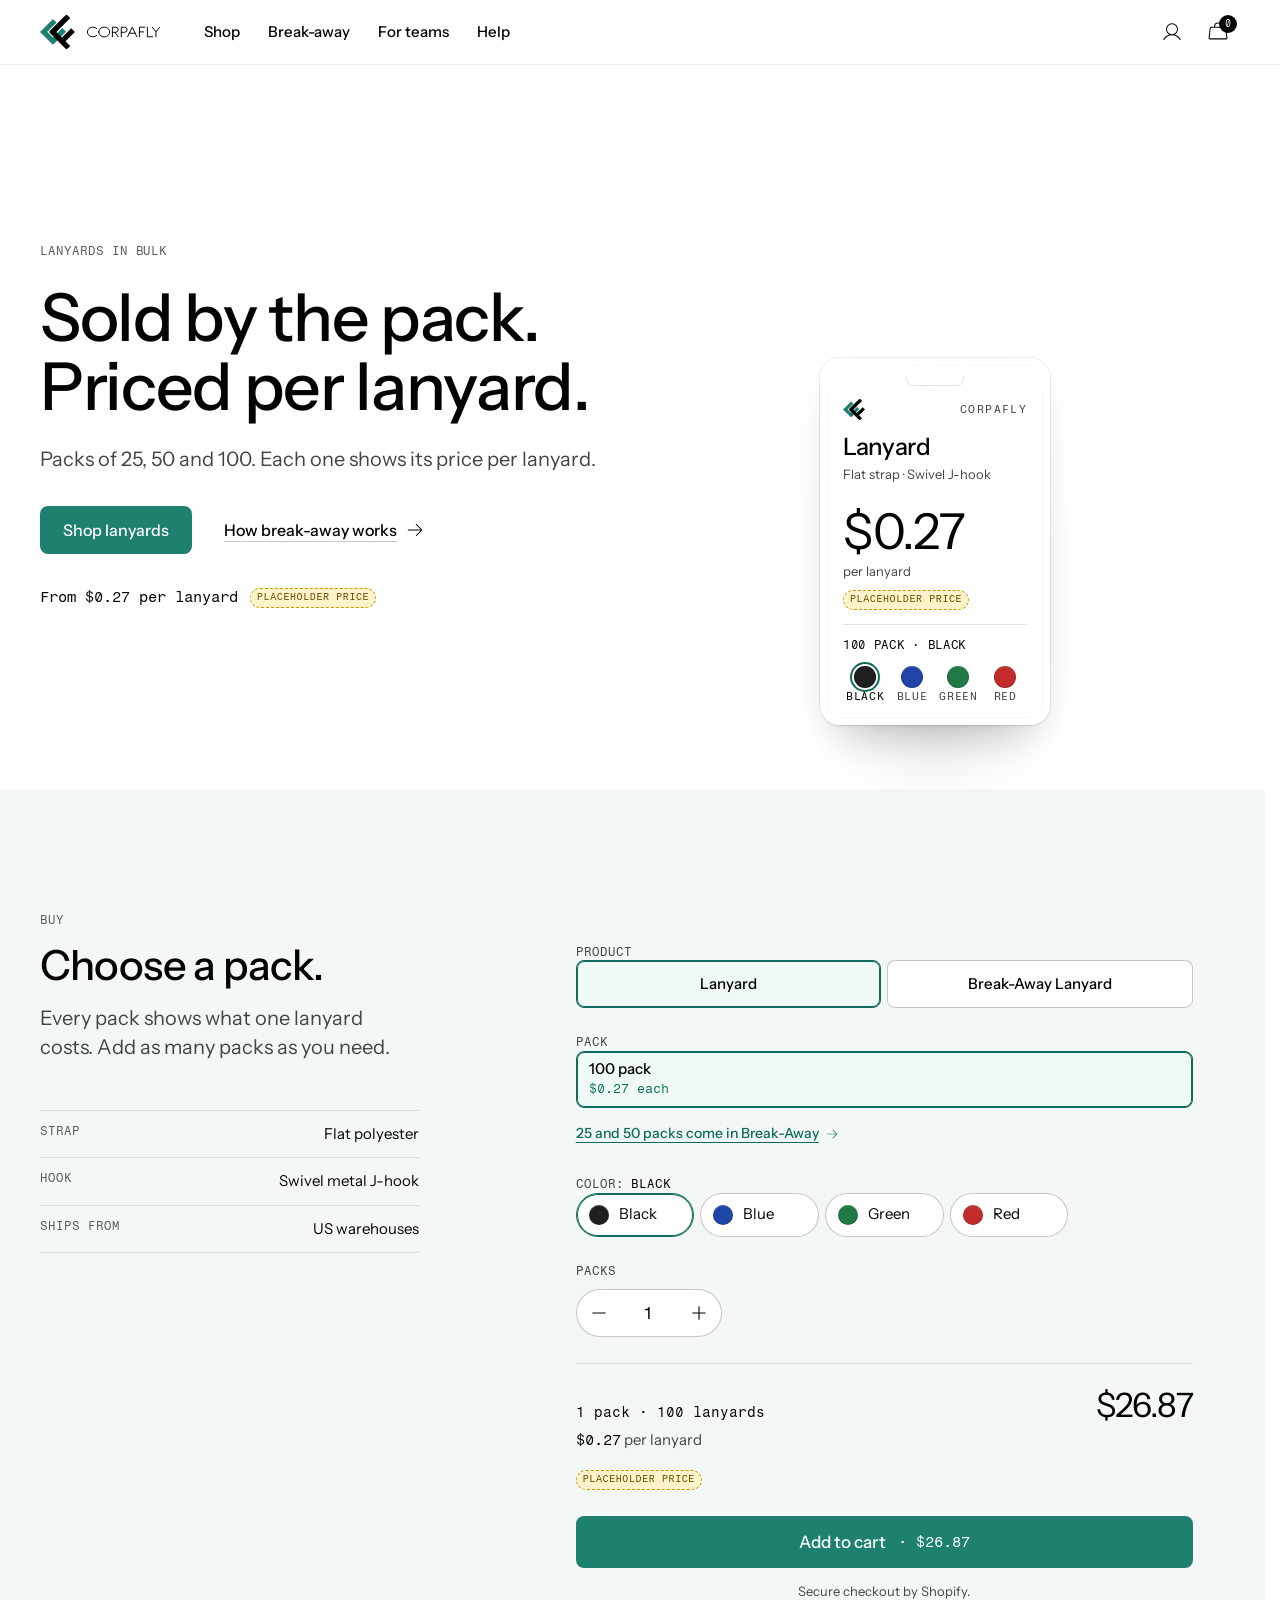
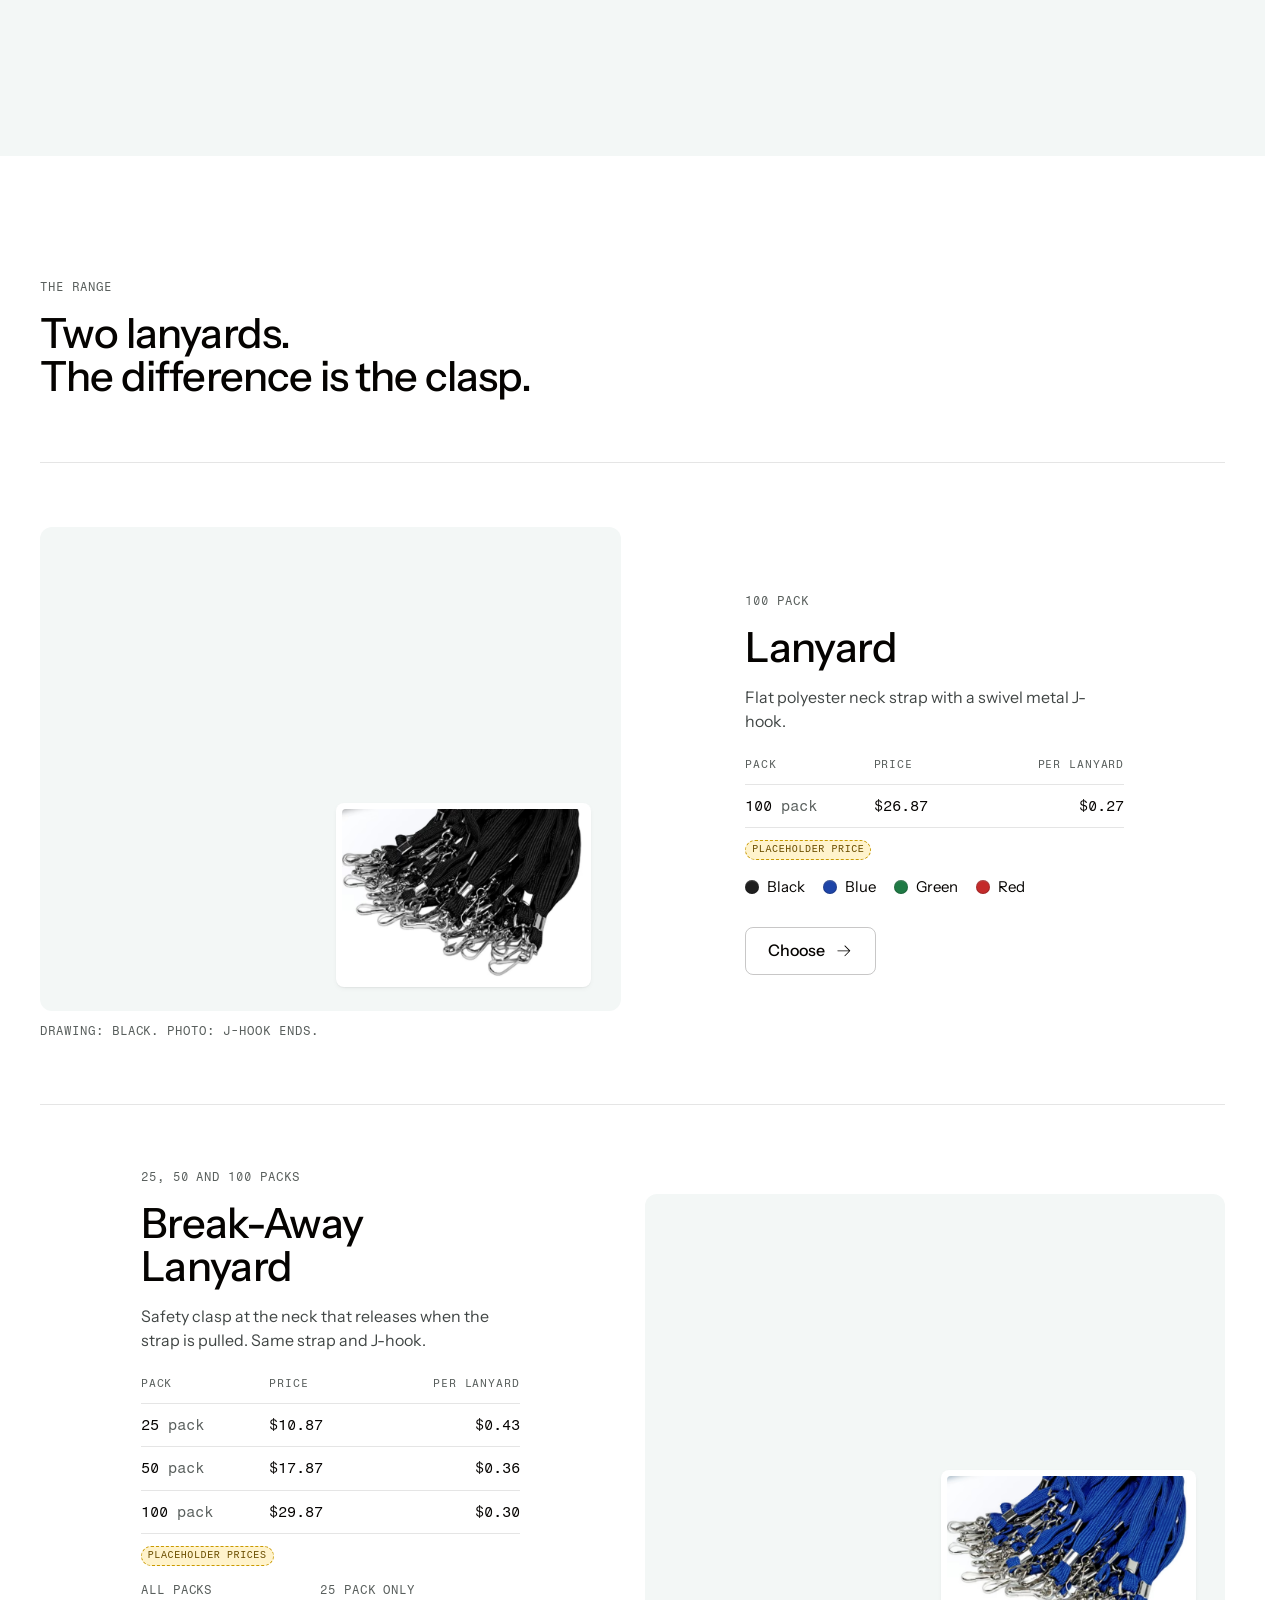
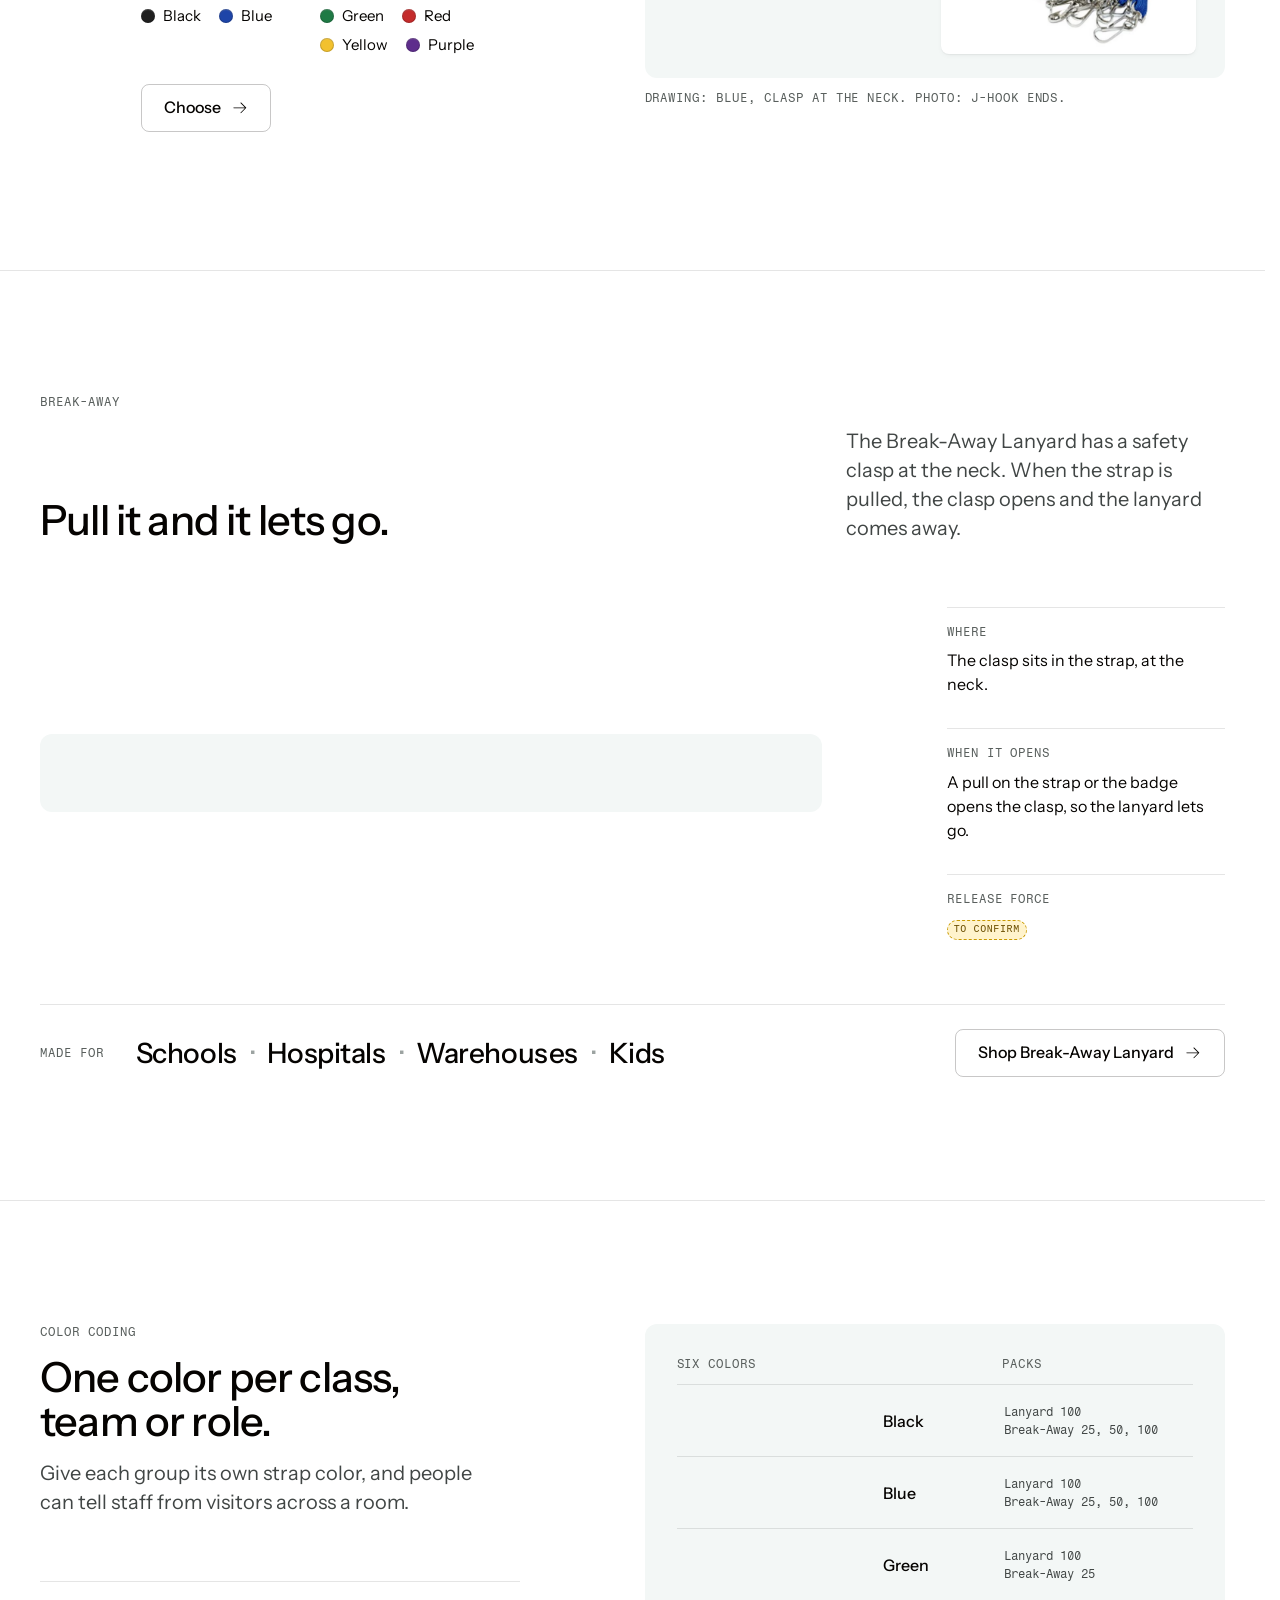
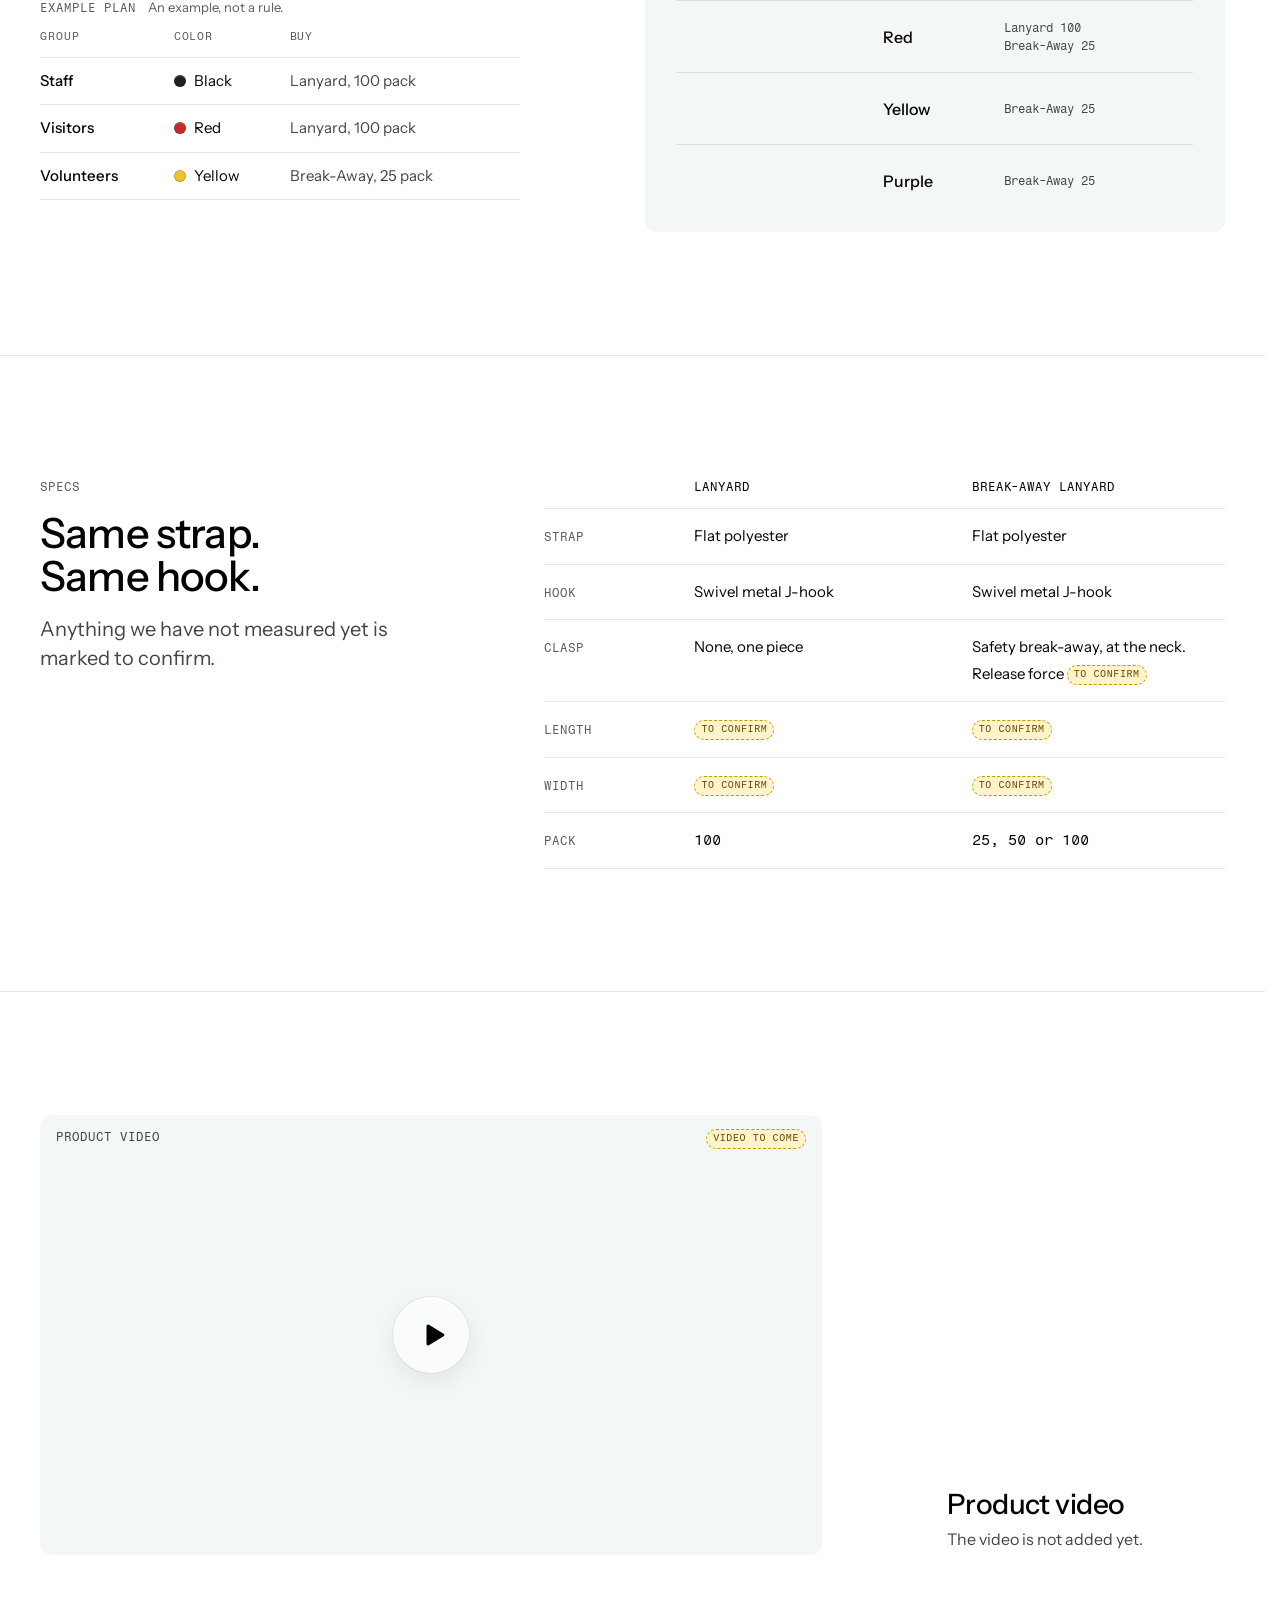
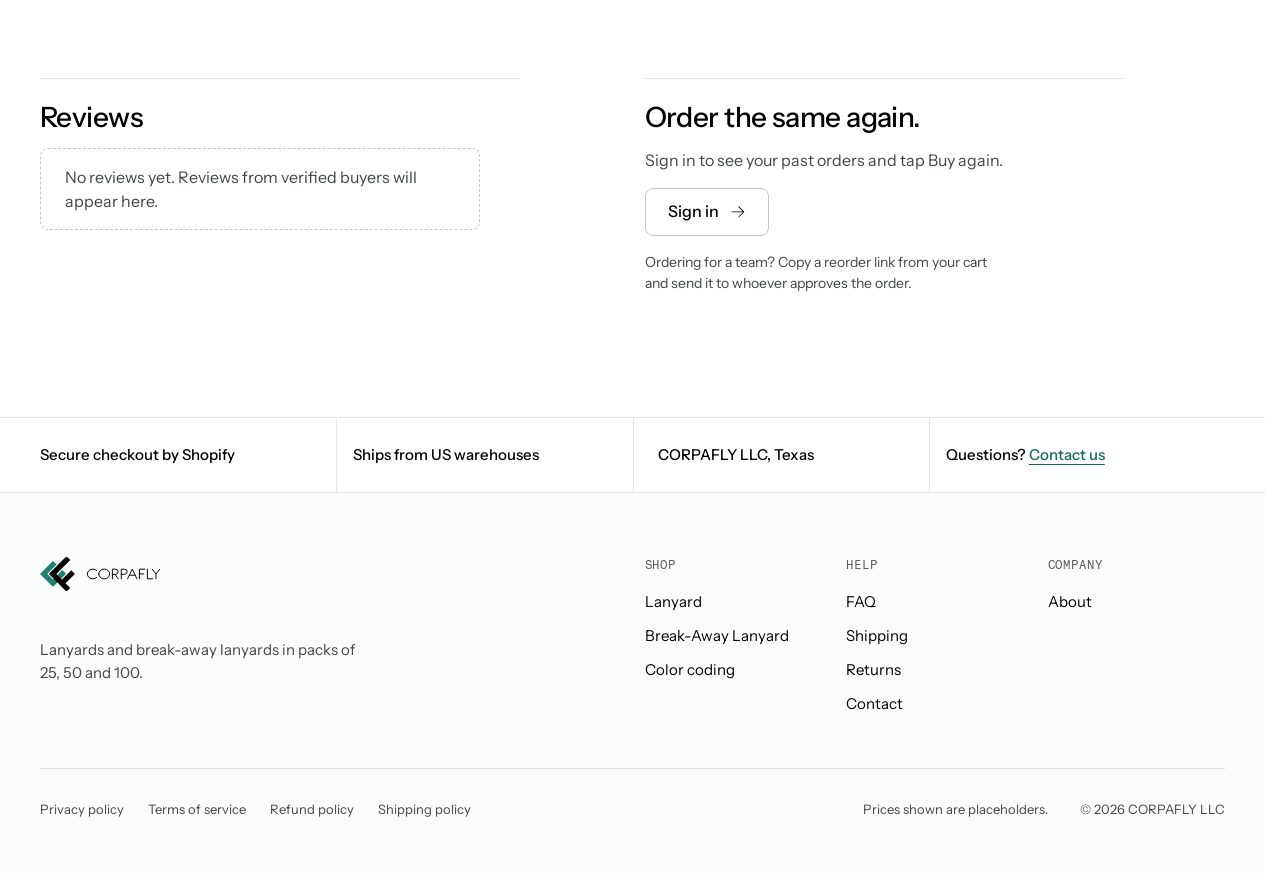
==== prototypes/direction-a/index.html @ dfa32f90 "WIP: homepage directions A, B, C in progress (snapshot) Direction A built (Clear Sleeve), now taking" ====
<!doctype html>
<html lang="en">
<head>
<meta charset="utf-8">
<meta name="viewport" content="width=device-width, initial-scale=1">
<title>Corpafly · Lanyards in bulk, priced per lanyard</title>
<meta name="description" content="Lanyards and break-away lanyards in packs of 25, 50 and 100, with the price per lanyard on every pack.">
<meta name="theme-color" content="#FFFFFF">
<link rel="icon" href="../../brand/logo/favicon.svg" type="image/svg+xml">
<link rel="icon" href="../../brand/logo/favicon-32.png" sizes="32x32" type="image/png">
<link rel="apple-touch-icon" href="../../brand/logo/apple-touch-icon.png">
<link rel="preload" href="../shared/fonts/instrument-sans.woff2" as="font" type="font/woff2" crossorigin>
<link rel="modulepreload" href="main.js">
<link rel="modulepreload" href="../shared/lanyard.js">
<link rel="modulepreload" href="../shared/products.js">
<link rel="stylesheet" href="../shared/fonts/fonts.css">
<link rel="stylesheet" href="../shared/tokens.css">
<link rel="stylesheet" href="../shared/lanyard.css">
<link rel="stylesheet" href="styles.css">
<script>
  /* Runs before first paint. The hero holds its first frame until main.js has drawn the lanyard,
     then drops. If main.js never arrives, the timer releases it so nothing stays half-placed. */
  document.documentElement.classList.add('js');
  setTimeout(function () { document.documentElement.classList.add('hero-go'); }, 1500);
</script>
<script type="module" src="main.js"></script>
</head>
<body>
<a class="skip-link" href="#main">Skip to content</a>

<header class="site-header" data-header>
  <div class="site-header__bar wrap">
    <a class="brand" href="#top">
      <img src="../../brand/logo/corpafly-lockup-small.svg" width="106" height="30" alt="Corpafly home">
    </a>
    <nav class="site-nav" aria-label="Main">
      <ul>
        <li><a href="#buy">Shop</a></li>
        <li><a href="#break-away">Break-away</a></li>
        <li><a href="#color-coding">For teams</a></li>
        <li><a href="#help">Help</a></li>
      </ul>
    </nav>
    <div class="site-header__actions">
      <a class="icon-btn icon-btn--account" href="#reorder" aria-label="Account">
        <svg class="icon" aria-hidden="true"><use href="../shared/icons.svg#i-user"/></svg>
      </a>
      <button class="icon-btn cart-btn" type="button" aria-label="Cart, 0 items" data-open-cart>
        <svg class="icon" aria-hidden="true"><use href="../shared/icons.svg#i-bag"/></svg>
        <span class="cart-btn__count mono" data-cart-count aria-hidden="true">0</span>
      </button>
      <button class="icon-btn menu-btn" type="button" aria-label="Menu" aria-expanded="false" aria-controls="mobile-menu" data-menu-btn>
        <svg class="icon" aria-hidden="true"><use href="../shared/icons.svg#i-menu"/></svg>
      </button>
    </div>
  </div>
  <nav class="mobile-menu" id="mobile-menu" aria-label="Main" hidden data-menu>
    <ul class="wrap">
      <li><a href="#buy">Shop</a></li>
      <li><a href="#break-away">Break-away</a></li>
      <li><a href="#color-coding">For teams</a></li>
      <li><a href="#help">Help</a></li>
      <li><a href="#reorder">Account</a></li>
    </ul>
  </nav>
</header>

<main id="main">

  <!-- HERO: the product moment. The badge is the product card and the glass. -->
  <section class="hero" id="top" aria-labelledby="hero-title" data-hero>
    <div class="hero__grid wrap">
      <div class="hero__copy">
        <p class="label">Lanyards in bulk</p>
        <h1 id="hero-title">Sold by the pack.<br>Priced per lanyard.</h1>
        <p class="hero__sub">Packs of 25, 50 and 100. Each one shows its price per lanyard.</p>
        <div class="hero__actions">
          <a class="btn btn--primary" href="#buy">Shop lanyards</a>
          <a class="text-link" href="#break-away">How break-away works<svg class="icon" aria-hidden="true"><use href="../shared/icons.svg#i-arrow-right"/></svg></a>
        </div>
        <p class="hero__from"><span class="mono">From $0.27 per lanyard</span> <span class="ph-tag">Placeholder price</span></p>
      </div>

      <div class="hero__visual">
        <!-- The badge's four colours, laid under it as one sample set: real woven colour for the glass to blur. Drawn by main.js. -->
        <div class="hero__strands" aria-hidden="true" data-hero-strands></div>
        <div class="hang" style="--strap: var(--strap-black)" data-hang>
          <div class="hang__lanyard" aria-hidden="true" data-hero-lanyard></div>
          <div class="badge-hanger">
            <div class="badge-tilt" data-badge-tilt>
              <div class="badge-shadow" aria-hidden="true"></div>
              <section class="badge glass glass--text" aria-label="Lanyard, 100 pack">
                <span class="badge__slot" aria-hidden="true"></span>
                <span class="badge__shine" aria-hidden="true"></span>
                <div class="badge__head">
                  <img class="badge__mark" src="../../brand/logo/corpafly-mark.svg" width="22" height="21" alt="">
                  <span class="badge__issuer mono">Corpafly</span>
                </div>
                <p class="badge__name">Lanyard</p>
                <p class="badge__spec">Flat strap · Swivel J-hook</p>
                <p class="badge__price"><span class="badge__amount">$0.27</span><span class="badge__per">per lanyard</span></p>
                <span class="ph-tag">Placeholder price</span>
                <p class="badge__meta mono" data-badge-meta>100 pack · Black</p>
                <fieldset class="badge__colors">
                  <legend class="visually-hidden">Strap color</legend>
                  <label class="badge-swatch" style="--strap: var(--strap-black)">
                    <input type="radio" name="badge-color" value="black" checked>
                    <span class="swatch-dot" aria-hidden="true"></span><span class="badge-swatch__name">Black</span>
                  </label>
                  <label class="badge-swatch" style="--strap: var(--strap-blue)">
                    <input type="radio" name="badge-color" value="blue">
                    <span class="swatch-dot" aria-hidden="true"></span><span class="badge-swatch__name">Blue</span>
                  </label>
                  <label class="badge-swatch" style="--strap: var(--strap-green)">
                    <input type="radio" name="badge-color" value="green">
                    <span class="swatch-dot" aria-hidden="true"></span><span class="badge-swatch__name">Green</span>
                  </label>
                  <label class="badge-swatch" style="--strap: var(--strap-red)">
                    <input type="radio" name="badge-color" value="red">
                    <span class="swatch-dot" aria-hidden="true"></span><span class="badge-swatch__name">Red</span>
                  </label>
                </fieldset>
              </section>
            </div>
          </div>
        </div>
      </div>
    </div>
  </section>

  <!-- BUY: the fast path. A solid white sheet: forms never sit on glass. -->
  <section class="buy" id="buy" aria-labelledby="buy-title">
    <div class="buy__grid wrap">
      <div class="buy__intro">
        <p class="label">Buy</p>
        <h2 id="buy-title">Choose a pack.</h2>
        <p class="lead">Every pack shows what one lanyard costs. Add as many packs as you need.</p>
      </div>

      <div class="buy__stage">
        <form class="buy-panel" action="#" aria-labelledby="buy-title" data-buy>
          <fieldset class="field">
            <legend class="field__label label">Product</legend>
            <div class="segmented segmented--product">
              <label class="seg"><input type="radio" name="product" value="lanyard" checked><span class="seg__main">Lanyard</span></label>
              <label class="seg"><input type="radio" name="product" value="break-away-lanyard"><span class="seg__main">Break-Away Lanyard</span></label>
            </div>
          </fieldset>

          <fieldset class="field">
            <legend class="field__label label">Pack</legend>
            <div class="segmented segmented--pack">
              <label class="seg" data-pack="25" hidden><input type="radio" name="pack" value="25"><span class="seg__main">25 pack</span><span class="seg__sub mono" data-pack-each>$0.43 each</span></label>
              <label class="seg" data-pack="50" hidden><input type="radio" name="pack" value="50"><span class="seg__main">50 pack</span><span class="seg__sub mono" data-pack-each>$0.36 each</span></label>
              <label class="seg" data-pack="100"><input type="radio" name="pack" value="100" checked><span class="seg__main">100 pack</span><span class="seg__sub mono" data-pack-each>$0.27 each</span></label>
            </div>
            <button class="hint-btn" type="button" data-hint="smaller-packs">25 and 50 packs come in Break-Away<svg class="icon" aria-hidden="true"><use href="../shared/icons.svg#i-arrow-right"/></svg></button>
          </fieldset>

          <fieldset class="field">
            <legend class="field__label label">Color: <span class="field__value" data-color-name>Black</span></legend>
            <div class="swatches">
              <label class="swatch" data-color="black" style="--strap: var(--strap-black)"><input type="radio" name="color" value="black" checked><span class="swatch-dot" aria-hidden="true"></span><span>Black</span></label>
              <label class="swatch" data-color="blue" style="--strap: var(--strap-blue)"><input type="radio" name="color" value="blue"><span class="swatch-dot" aria-hidden="true"></span><span>Blue</span></label>
              <label class="swatch" data-color="green" style="--strap: var(--strap-green)"><input type="radio" name="color" value="green"><span class="swatch-dot" aria-hidden="true"></span><span>Green</span></label>
              <label class="swatch" data-color="red" style="--strap: var(--strap-red)"><input type="radio" name="color" value="red"><span class="swatch-dot" aria-hidden="true"></span><span>Red</span></label>
              <label class="swatch" data-color="yellow" style="--strap: var(--strap-yellow)" hidden><input type="radio" name="color" value="yellow"><span class="swatch-dot" aria-hidden="true"></span><span>Yellow</span></label>
              <label class="swatch" data-color="purple" style="--strap: var(--strap-purple)" hidden><input type="radio" name="color" value="purple"><span class="swatch-dot" aria-hidden="true"></span><span>Purple</span></label>
            </div>
            <p class="field__note" role="status" data-color-note></p>
            <button class="hint-btn" type="button" data-hint="more-colors" hidden><span data-more-colors>4 more colors in the 25 pack</span><svg class="icon" aria-hidden="true"><use href="../shared/icons.svg#i-arrow-right"/></svg></button>
          </fieldset>

          <div class="field field--qty">
            <label class="field__label label" for="qty">Packs</label>
            <div class="stepper">
              <button type="button" aria-label="One pack fewer" data-step="-1"><svg class="icon" aria-hidden="true"><use href="../shared/icons.svg#i-minus"/></svg></button>
              <input class="mono" id="qty" name="qty" type="number" inputmode="numeric" min="1" max="99" value="1" data-qty>
              <button type="button" aria-label="One pack more" data-step="1"><svg class="icon" aria-hidden="true"><use href="../shared/icons.svg#i-plus"/></svg></button>
            </div>
          </div>

          <div class="summary" aria-live="polite" aria-atomic="true" data-summary>
            <p class="summary__line"><span class="summary__count mono" data-summary-count>1 pack · 100 lanyards</span><span class="visually-hidden"> · </span><span class="summary__total" data-summary-total>$26.87</span></p>
            <p class="summary__unit"><span class="mono" data-summary-unit>$0.27</span> per lanyard <span class="summary__save mono" data-summary-save hidden></span></p>
          </div>
          <p class="summary__ph"><span class="ph-tag">Placeholder price</span></p>

          <button class="btn btn--primary btn--add" type="submit" data-add>Add to cart <span class="btn__price mono" data-add-price>$26.87</span></button>
          <p class="buy-panel__note">Secure checkout by Shopify.</p>
        </form>
      </div>

      <dl class="buy__facts">
        <div><dt class="label">Strap</dt><dd>Flat polyester</dd></div>
        <div><dt class="label">Hook</dt><dd>Swivel metal J-hook</dd></div>
        <div><dt class="label">Ships from</dt><dd>US warehouses</dd></div>
      </dl>
    </div>
  </section>

  <!-- THE RANGE: two rows, alternating, not cards. -->
  <section class="range" id="range" aria-labelledby="range-title">
    <div class="wrap">
      <header class="section-head">
        <p class="label">The range</p>
        <h2 id="range-title">Two lanyards.<br> The difference is the clasp.</h2>
      </header>

      <article class="product-row" aria-labelledby="row-lanyard">
        <figure class="plinth" style="--strap: var(--strap-black)">
          <div class="plinth__stage">
            <div class="plinth__art" aria-hidden="true" data-plinth="standard"></div>
            <picture class="plinth__photo">
              <source srcset="../../brand/assets/web/hooks-black-640.avif" type="image/avif">
              <img src="../../brand/assets/web/hooks-black-640.webp" width="640" height="452" loading="lazy" decoding="async" alt="A bundle of black lanyards, J-hook ends.">
            </picture>
          </div>
          <figcaption class="plinth__caption label">Drawing: Black. Photo: J-hook ends.</figcaption>
        </figure>
        <div class="product-row__text">
          <p class="label">100 pack</p>
          <h3 id="row-lanyard">Lanyard</h3>
          <p>Flat polyester neck strap with a swivel metal J-hook.</p>
          <table class="price-table mono">
            <caption class="visually-hidden">Lanyard packs and prices</caption>
            <thead><tr><th scope="col">Pack</th><th scope="col">Price</th><th scope="col">Per lanyard</th></tr></thead>
            <tbody><tr><th scope="row">100</th><td>$26.87</td><td>$0.27</td></tr></tbody>
          </table>
          <p class="ph-note"><span class="ph-tag">Placeholder price</span></p>
          <ul class="color-list" aria-label="Colors">
            <li style="--strap: var(--strap-black)"><span class="swatch-dot" aria-hidden="true"></span>Black</li>
            <li style="--strap: var(--strap-blue)"><span class="swatch-dot" aria-hidden="true"></span>Blue</li>
            <li style="--strap: var(--strap-green)"><span class="swatch-dot" aria-hidden="true"></span>Green</li>
            <li style="--strap: var(--strap-red)"><span class="swatch-dot" aria-hidden="true"></span>Red</li>
          </ul>
          <button class="btn btn--secondary" type="button" data-choose="lanyard">Choose<span class="visually-hidden"> Lanyard</span><svg class="icon" aria-hidden="true"><use href="../shared/icons.svg#i-arrow-right"/></svg></button>
        </div>
      </article>

      <article class="product-row product-row--flip" aria-labelledby="row-break-away">
        <figure class="plinth" style="--strap: var(--strap-blue)">
          <div class="plinth__stage">
            <div class="plinth__art" aria-hidden="true" data-plinth="breakaway"></div>
            <picture class="plinth__photo">
              <source srcset="../../brand/assets/web/hooks-blue-640.avif" type="image/avif">
              <img src="../../brand/assets/web/hooks-blue-640.webp" width="640" height="452" loading="lazy" decoding="async" alt="A bundle of blue lanyards, J-hook ends.">
            </picture>
          </div>
          <figcaption class="plinth__caption label">Drawing: Blue, clasp at the neck. Photo: J-hook ends.</figcaption>
        </figure>
        <div class="product-row__text">
          <p class="label">25, 50 and 100 packs</p>
          <h3 id="row-break-away">Break-Away Lanyard</h3>
          <p>Safety clasp at the neck that releases when the strap is pulled. Same strap and J-hook.</p>
          <table class="price-table mono">
            <caption class="visually-hidden">Break-Away Lanyard packs and prices</caption>
            <thead><tr><th scope="col">Pack</th><th scope="col">Price</th><th scope="col">Per lanyard</th></tr></thead>
            <tbody>
              <tr><th scope="row">25</th><td>$10.87</td><td>$0.43</td></tr>
              <tr><th scope="row">50</th><td>$17.87</td><td>$0.36</td></tr>
              <tr><th scope="row">100</th><td>$29.87</td><td>$0.30</td></tr>
            </tbody>
          </table>
          <p class="ph-note"><span class="ph-tag">Placeholder prices</span></p>
          <div class="color-groups">
            <div>
              <p class="label">All packs</p>
              <ul class="color-list" aria-label="Colors in every pack">
                <li style="--strap: var(--strap-black)"><span class="swatch-dot" aria-hidden="true"></span>Black</li>
                <li style="--strap: var(--strap-blue)"><span class="swatch-dot" aria-hidden="true"></span>Blue</li>
              </ul>
            </div>
            <div>
              <p class="label">25 pack only</p>
              <ul class="color-list" aria-label="Colors in the 25 pack only">
                <li style="--strap: var(--strap-green)"><span class="swatch-dot" aria-hidden="true"></span>Green</li>
                <li style="--strap: var(--strap-red)"><span class="swatch-dot" aria-hidden="true"></span>Red</li>
                <li style="--strap: var(--strap-yellow)"><span class="swatch-dot" aria-hidden="true"></span>Yellow</li>
                <li style="--strap: var(--strap-purple)"><span class="swatch-dot" aria-hidden="true"></span>Purple</li>
              </ul>
            </div>
          </div>
          <button class="btn btn--secondary" type="button" data-choose="break-away-lanyard">Choose<span class="visually-hidden"> Break-Away Lanyard</span><svg class="icon" aria-hidden="true"><use href="../shared/icons.svg#i-arrow-right"/></svg></button>
        </div>
      </article>
    </div>
  </section>

  <!-- BREAK-AWAY: the clasp opens as the section scrolls through the viewport. -->
  <section class="explain" id="break-away" aria-labelledby="explain-title">
    <div class="wrap">
      <header class="section-head section-head--split">
        <p class="label">Break-away</p>
        <h2 id="explain-title">Pull it and it lets go.</h2>
        <p class="lead">The Break-Away Lanyard has a safety clasp at the neck. When the strap is pulled, the clasp opens and the lanyard comes away.</p>
      </header>

      <div class="explain__body">
        <figure class="clasp-figure" style="--strap: var(--strap-blue)" data-clasp-figure>
          <div class="clasp-figure__art" data-clasp></div>
        </figure>

        <ol class="captions">
          <li>
            <p class="label">Where</p>
            <p>The clasp sits in the strap, at the neck.</p>
          </li>
          <li>
            <p class="label">When it opens</p>
            <p>A pull on the strap or the badge opens the clasp, so the lanyard lets go.</p>
          </li>
          <li>
            <p class="label">Release force</p>
            <p><span class="ph-tag">To confirm</span></p>
          </li>
        </ol>
      </div>

      <div class="for-whom">
        <p class="label">Made for</p>
        <ul>
          <li>Schools</li>
          <li>Hospitals</li>
          <li>Warehouses</li>
          <li>Kids</li>
        </ul>
        <button class="btn btn--secondary" type="button" data-choose="break-away-lanyard">Shop Break-Away Lanyard<svg class="icon" aria-hidden="true"><use href="../shared/icons.svg#i-arrow-right"/></svg></button>
      </div>
    </div>
  </section>

  <!-- COLOR CODING: a fabric sample card, then an example plan. -->
  <section class="coding" id="color-coding" aria-labelledby="coding-title">
    <div class="coding__grid wrap">
      <div class="coding__text">
        <header class="section-head">
          <p class="label">Color coding</p>
          <h2 id="coding-title">One color per class,<br> team or role.</h2>
          <p class="lead">Give each group its own strap color, and people can tell staff from visitors across a room.</p>
        </header>
        <figure class="plan">
          <figcaption class="plan__caption"><span class="label">Example plan</span> <span class="plan__note">An example, not a rule.</span></figcaption>
          <table class="plan__table">
            <thead><tr><th scope="col">Group</th><th scope="col">Color</th><th scope="col">Buy</th></tr></thead>
            <tbody>
              <tr><th scope="row">Staff</th><td style="--strap: var(--strap-black)"><span class="swatch-dot" aria-hidden="true"></span>Black</td><td>Lanyard, 100 pack</td></tr>
              <tr><th scope="row">Visitors</th><td style="--strap: var(--strap-red)"><span class="swatch-dot" aria-hidden="true"></span>Red</td><td>Lanyard, 100 pack</td></tr>
              <tr><th scope="row">Volunteers</th><td style="--strap: var(--strap-yellow)"><span class="swatch-dot" aria-hidden="true"></span>Yellow</td><td>Break-Away, 25 pack</td></tr>
            </tbody>
          </table>
        </figure>
      </div>

      <figure class="sample-card" aria-labelledby="sample-title">
        <figcaption class="sample-card__head">
          <span class="label" id="sample-title">Six colors</span>
          <span class="label">Packs</span>
        </figcaption>
        <ul class="sample-card__rows" data-samples>
          <li class="sample" data-sample="black" style="--strap: var(--strap-black)"><span class="sample__strand" aria-hidden="true"></span><span class="sample__name">Black</span><span class="sample__packs mono"><span>Lanyard 100</span><span>Break-Away 25, 50, 100</span></span></li>
          <li class="sample" data-sample="blue" style="--strap: var(--strap-blue)"><span class="sample__strand" aria-hidden="true"></span><span class="sample__name">Blue</span><span class="sample__packs mono"><span>Lanyard 100</span><span>Break-Away 25, 50, 100</span></span></li>
          <li class="sample" data-sample="green" style="--strap: var(--strap-green)"><span class="sample__strand" aria-hidden="true"></span><span class="sample__name">Green</span><span class="sample__packs mono"><span>Lanyard 100</span><span>Break-Away 25</span></span></li>
          <li class="sample" data-sample="red" style="--strap: var(--strap-red)"><span class="sample__strand" aria-hidden="true"></span><span class="sample__name">Red</span><span class="sample__packs mono"><span>Lanyard 100</span><span>Break-Away 25</span></span></li>
          <li class="sample" data-sample="yellow" style="--strap: var(--strap-yellow)"><span class="sample__strand" aria-hidden="true"></span><span class="sample__name">Yellow</span><span class="sample__packs mono"><span>Break-Away 25</span></span></li>
          <li class="sample" data-sample="purple" style="--strap: var(--strap-purple)"><span class="sample__strand" aria-hidden="true"></span><span class="sample__name">Purple</span><span class="sample__packs mono"><span>Break-Away 25</span></span></li>
        </ul>
      </figure>
    </div>
  </section>

  <!-- SPECS: fixed order. Unknowns are tagged, never guessed. -->
  <section class="specs" id="specs" aria-labelledby="specs-title">
    <div class="specs__grid wrap">
      <header class="section-head">
        <p class="label">Specs</p>
        <h2 id="specs-title">Same strap. Same hook.</h2>
        <p class="lead">Anything we have not measured yet is marked to confirm.</p>
      </header>
      <div class="spec-sheet">
        <div class="spec-sheet__cols" aria-hidden="true"><span></span><span>Lanyard</span><span>Break-Away Lanyard</span></div>
        <dl>
          <div class="spec"><dt class="label">Strap</dt><dd><span class="spec__for">Lanyard</span>Flat polyester</dd><dd><span class="spec__for">Break-Away Lanyard</span>Flat polyester</dd></div>
          <div class="spec"><dt class="label">Hook</dt><dd><span class="spec__for">Lanyard</span>Swivel metal J-hook</dd><dd><span class="spec__for">Break-Away Lanyard</span>Swivel metal J-hook</dd></div>
          <div class="spec"><dt class="label">Clasp</dt><dd><span class="spec__for">Lanyard</span>None, one piece</dd><dd><span class="spec__for">Break-Away Lanyard</span>Safety break-away, at the neck.<span class="spec__sub">Release force <span class="ph-tag">To confirm</span></span></dd></div>
          <div class="spec"><dt class="label">Length</dt><dd><span class="spec__for">Lanyard</span><span class="ph-tag">To confirm</span></dd><dd><span class="spec__for">Break-Away Lanyard</span><span class="ph-tag">To confirm</span></dd></div>
          <div class="spec"><dt class="label">Width</dt><dd><span class="spec__for">Lanyard</span><span class="ph-tag">To confirm</span></dd><dd><span class="spec__for">Break-Away Lanyard</span><span class="ph-tag">To confirm</span></dd></div>
          <div class="spec"><dt class="label">Pack</dt><dd><span class="spec__for">Lanyard</span><span class="mono">100</span></dd><dd><span class="spec__for">Break-Away Lanyard</span><span class="mono">25, 50 or 100</span></dd></div>
        </dl>
      </div>
    </div>
  </section>

  <!-- VIDEO: a quiet frame. The play button is the only glass here. -->
  <section class="video" aria-labelledby="video-title">
    <div class="video__grid wrap">
      <div class="video-frame">
        <div class="video-frame__poster" aria-hidden="true" data-video-poster></div>
        <p class="video-frame__label label">Product video</p>
        <span class="video-frame__ph ph-tag">Video to come</span>
        <button class="play glass" type="button" aria-describedby="video-status" data-play>
          <svg class="icon" aria-hidden="true"><use href="../shared/icons.svg#i-play"/></svg>
          <span class="visually-hidden">Play product video</span>
        </button>
      </div>
      <div class="video__text">
        <h2 id="video-title">Product video</h2>
        <p class="video__status" id="video-status" role="status" data-video-status>The video is not added yet.</p>
      </div>
    </div>
  </section>

  <!-- REVIEWS (empty state) and REORDER -->
  <section class="after" aria-label="Reviews and reorder">
    <div class="after__grid wrap">
      <div class="after__col" id="reviews">
        <h2>Reviews</h2>
        <p class="empty">No reviews yet. Reviews from verified buyers will appear here.</p>
      </div>
      <div class="after__col" id="reorder">
        <h2>Order the same again.</h2>
        <p>Sign in to see your past orders and tap Buy again.</p>
        <a class="btn btn--secondary" href="#account">Sign in<svg class="icon" aria-hidden="true"><use href="../shared/icons.svg#i-arrow-right"/></svg></a>
        <p class="after__small">Ordering for a team? Copy a reorder link from your cart and send it to whoever approves the order.</p>
      </div>
    </div>
  </section>

  <!-- TRUST: checkable facts only. -->
  <section class="trust" id="help" aria-label="Buying from Corpafly">
    <ul class="trust__row wrap">
      <li>Secure checkout by Shopify</li>
      <li>Ships from US warehouses</li>
      <li>CORPAFLY LLC, Texas</li>
      <li>Questions? <a href="#contact">Contact us</a></li>
    </ul>
  </section>
</main>

<footer class="site-footer">
  <div class="site-footer__grid wrap">
    <div class="site-footer__brand">
      <img src="../../brand/logo/corpafly-lockup-small.svg" width="120" height="34" alt="Corpafly">
      <p>Lanyards and break-away lanyards in packs of 25, 50 and 100.</p>
    </div>
    <nav class="site-footer__col" aria-labelledby="f-shop">
      <p class="label" id="f-shop">Shop</p>
      <ul><li><a href="#row-lanyard">Lanyard</a></li><li><a href="#row-break-away">Break-Away Lanyard</a></li><li><a href="#color-coding">Color coding</a></li></ul>
    </nav>
    <nav class="site-footer__col" aria-labelledby="f-help">
      <p class="label" id="f-help">Help</p>
      <ul><li><a href="#faq">FAQ</a></li><li><a href="#shipping">Shipping</a></li><li><a href="#returns">Returns</a></li><li><a href="#contact">Contact</a></li></ul>
    </nav>
    <nav class="site-footer__col" aria-labelledby="f-company">
      <p class="label" id="f-company">Company</p>
      <ul><li><a href="#about">About</a></li></ul>
    </nav>
  </div>
  <div class="site-footer__base wrap">
    <ul class="site-footer__policies">
      <li><a href="#privacy">Privacy policy</a></li>
      <li><a href="#terms">Terms of service</a></li>
      <li><a href="#refunds">Refund policy</a></li>
      <li><a href="#shipping-policy">Shipping policy</a></li>
    </ul>
    <p>Prices shown are placeholders.</p>
    <p>© 2026 CORPAFLY LLC</p>
  </div>
</footer>

<!-- Sticky bar: appears once the panel's Add button has scrolled away. -->
<div class="sticky-buy glass glass--text" data-sticky>
  <span class="swatch-dot sticky-buy__dot" style="--strap: var(--strap-black)" aria-hidden="true" data-sticky-dot></span>
  <p class="sticky-buy__desc"><span data-sticky-desc>Lanyard · Black · 100 pack × 1</span> <span class="mono" data-sticky-total>$26.87</span></p>
  <button class="btn btn--primary btn--sm" type="button" data-sticky-add>Add to cart</button>
</div>

<!-- Cart drawer: glass, modal, page scroll locked while open. -->
<dialog class="cart-drawer glass glass--text" aria-labelledby="cart-title" aria-describedby="cart-status" data-cart>
  <div class="cart-drawer__head">
    <h2 id="cart-title">Cart</h2>
    <button class="icon-btn" type="button" aria-label="Close cart" data-close-cart>
      <svg class="icon" aria-hidden="true"><use href="../shared/icons.svg#i-close"/></svg>
    </button>
  </div>
  <p class="cart-drawer__status" id="cart-status" role="status" data-cart-status></p>
  <ul class="cart-lines" data-cart-lines></ul>
  <p class="cart-empty" data-cart-empty>Your cart is empty.</p>
  <div class="cart-drawer__foot">
    <dl class="cart-totals">
      <div><dt>Lanyards</dt><dd class="mono" data-cart-lanyards>0</dd></div>
      <div class="cart-totals__sub"><dt>Subtotal</dt><dd class="mono" data-cart-subtotal>$0.00</dd></div>
    </dl>
    <p class="cart-drawer__note">Shipping and taxes are calculated at checkout. <span class="ph-tag">Placeholder price</span></p>
    <a class="btn btn--primary btn--block" href="#checkout">Check out</a>
    <button class="btn btn--quiet btn--block" type="button" data-copy-reorder><svg class="icon" aria-hidden="true"><use href="../shared/icons.svg#i-copy"/></svg>Copy reorder link</button>
    <p class="cart-drawer__note" role="status" data-copy-status></p>
  </div>
</dialog>
</body>
</html>
---- prototypes/shared/fonts/fonts.css ----
/* Self-hosted fonts for the Corpafly prototypes. All SIL Open Font License 1.1 (licence files in this folder).
   Latin subset WOFF2 from Google Fonts. Declaring a face does not download it: each page only pulls what it uses.
   Faces that are another company's identity type (Red Hat, IBM Plex, Mona Sans, Geist) are deliberately not used. */

/* Direction A: Instrument Sans (headlines and UI; width axis 75-100%), Fragment Mono (prices, specs) */
@font-face { font-family: "Instrument Sans"; src: url("instrument-sans.woff2") format("woff2"); font-weight: 400 700; font-stretch: 75% 100%; font-style: normal; font-display: swap; }
@font-face { font-family: "Instrument Sans"; src: url("instrument-sans-italic.woff2") format("woff2"); font-weight: 400 700; font-stretch: 75% 100%; font-style: italic; font-display: swap; }
@font-face { font-family: "Fragment Mono"; src: url("fragment-mono.woff2") format("woff2"); font-weight: 400; font-style: normal; font-display: swap; }
@font-face { font-family: "Fragment Mono"; src: url("fragment-mono-italic.woff2") format("woff2"); font-weight: 400; font-style: italic; font-display: swap; }

/* Direction B: Archivo (width axis 62-125%: expanded light headlines, normal-width body), Martian Mono (spec plates) */
@font-face { font-family: "Archivo"; src: url("archivo.woff2") format("woff2"); font-weight: 100 900; font-stretch: 62% 125%; font-style: normal; font-display: swap; }
@font-face { font-family: "Archivo"; src: url("archivo-italic.woff2") format("woff2"); font-weight: 100 900; font-stretch: 62% 125%; font-style: italic; font-display: swap; }
@font-face { font-family: "Martian Mono"; src: url("martian-mono.woff2") format("woff2"); font-weight: 100 800; font-stretch: 75% 112.5%; font-style: normal; font-display: swap; }

/* Direction C: Atkinson Hyperlegible Next (everything), Atkinson Hyperlegible Mono (quantities, totals) */
@font-face { font-family: "Atkinson Hyperlegible Next"; src: url("atkinson-hyperlegible-next.woff2") format("woff2"); font-weight: 200 800; font-style: normal; font-display: swap; }
@font-face { font-family: "Atkinson Hyperlegible Next"; src: url("atkinson-hyperlegible-next-italic.woff2") format("woff2"); font-weight: 200 800; font-style: italic; font-display: swap; }
@font-face { font-family: "Atkinson Hyperlegible Mono"; src: url("atkinson-hyperlegible-mono.woff2") format("woff2"); font-weight: 200 800; font-style: normal; font-display: swap; }
---- prototypes/shared/tokens.css ----
/* Corpafly design tokens, shared by every prototype and later by the theme.
   Colour values: brand teal and black are sampled from the logo files; ramps are built in OKLCH on the teal hue (178)
   so tints stay in the same family. Contrast pairs that pass WCAG 2.2 AA are noted where it matters. */

@property --strap { syntax: "<color>"; inherits: true; initial-value: #1F1F1F; }

:root {
  /* ---- Core brand ---- */
  --cf-teal: #1E806F;   /* logo C. 4.80:1 on white: AA for text on pure white only */
  --cf-black: #050301;  /* logo F */
  --cf-white: #FFFFFF;

  /* ---- Teal ramp ---- */
  --teal-50: #EFFAF7;  --teal-100: #DEF2ED; --teal-200: #BCE5DB; --teal-300: #8DCDBE; --teal-400: #58AA98;
  --teal-500: #1E806F; --teal-600: #106A5B; --teal-700: #045448; --teal-800: #013F35; --teal-900: #022B24; --teal-950: #021814;

  /* ---- Glass neutrals: cool greys with a trace of the teal hue, like the edge of float glass ---- */
  --n-0: #FFFFFF;  --n-25: #F9FCFB;  --n-50: #F3F7F6;  --n-100: #E9EEED; --n-200: #DADFDE; --n-300: #C3C9C7;
  --n-400: #9CA3A1; --n-500: #777D7C; --n-600: #595F5D; --n-700: #414645; --n-800: #2A2F2E; --n-900: #171C1B; --n-950: #0A0E0D;

  /* ---- Product strap colours. Black and blue sampled from product photos; the rest approximate until photos exist ---- */
  --strap-black: #1F1F1F; --strap-blue: #1E45A8; --strap-green: #1F7A45;
  --strap-red: #C42B2B;   --strap-yellow: #F2C12E; --strap-purple: #5E2D8C;

  /* ---- Semantic colours (light surfaces) ---- */
  --bg: var(--n-0);
  --surface: var(--n-50);
  --surface-2: var(--n-100);
  --ink: var(--cf-black);          /* 20.6:1 on white */
  --ink-2: var(--n-800);
  --muted: var(--n-600);           /* 6.0:1 on n-50. n-500 is for large text only */
  --line: rgba(5, 3, 1, 0.10);
  --line-strong: rgba(5, 3, 1, 0.22);
  --accent: var(--cf-teal);        /* fills, selected states, focus. Teal is a signal, not a surface */
  --accent-ink: var(--teal-600);   /* teal text on any tinted surface (6.0:1 on n-50) */
  --on-accent: #FFFFFF;
  --focus-ring: 0 0 0 2px var(--bg), 0 0 0 4px var(--cf-teal);

  /* ---- Type scale (fluid, 390 px to 1440 px) ---- */
  --fs-xs: 0.75rem;
  --fs-sm: 0.875rem;
  --fs-md: 1rem;
  --fs-lg: clamp(1.125rem, 1.05rem + 0.3vw, 1.25rem);
  --fs-xl: clamp(1.375rem, 1.2rem + 0.7vw, 1.75rem);
  --fs-2xl: clamp(1.75rem, 1.4rem + 1.5vw, 2.75rem);
  --fs-3xl: clamp(2.25rem, 1.6rem + 2.8vw, 4.25rem);
  --fs-4xl: clamp(2.75rem, 1.8rem + 4.2vw, 6rem);

  /* ---- Space (4 px base) ---- */
  --s-1: 4px; --s-2: 8px; --s-3: 12px; --s-4: 16px; --s-5: 24px; --s-6: 32px; --s-7: 48px; --s-8: 64px; --s-9: 96px; --s-10: 128px;
  --gutter: clamp(16px, 4vw, 40px);
  --maxw: 1320px;

  /* ---- Radius: small and consistent. Pills only for chips and steppers ---- */
  --r-xs: 4px; --r-sm: 8px; --r-md: 12px; --r-lg: 18px; --r-xl: 26px; --r-pill: 999px;

  /* ---- Shadows: one light source, top left ---- */
  --shadow-1: 0 1px 1px rgba(5, 3, 1, 0.04), 0 2px 6px -2px rgba(5, 3, 1, 0.08);
  --shadow-2: 0 1px 1px rgba(5, 3, 1, 0.04), 0 10px 24px -10px rgba(5, 3, 1, 0.16);
  --shadow-3: 0 2px 2px rgba(5, 3, 1, 0.04), 0 24px 48px -20px rgba(5, 3, 1, 0.24);

  /* ---- Glass material (research/01-glass-motion.md, section 3) ----
     Tint floors are worst-case: ink text needs >= 72% white behind it even over pure black,
     white text needs >= 62% ink even over pure white. Cost grows with glass AREA, not blur radius. */
  --glass-blur: 16px;                                 /* 12px under 768px, 24px for drawer and quick-view */
  --glass-saturate: 150%;
  /* light glass */
  --glass-tint: rgba(255, 255, 255, 0.56);            /* chrome over known content, or icon-only */
  --glass-tint-strong: rgba(255, 255, 255, 0.72);     /* any text over content that can scroll behind */
  --glass-edge: rgba(255, 255, 255, 0.55);            /* 1 px rim */
  --glass-hairline: rgba(5, 3, 1, 0.06);              /* outer line that separates glass from white pages */
  --glass-highlight: inset 0 1px 0 rgba(255, 255, 255, 0.70);
  --glass-fallback: rgba(255, 255, 255, 0.94);        /* no backdrop-filter */
  /* dark glass */
  --glass-dark-tint: rgba(5, 3, 1, 0.50);
  --glass-dark-tint-strong: rgba(5, 3, 1, 0.64);      /* white text */
  --glass-dark-edge: rgba(255, 255, 255, 0.14);
  --glass-dark-highlight: inset 0 1px 0 rgba(255, 255, 255, 0.12);
  --glass-dark-fallback: rgba(5, 3, 1, 0.92);

  /* ---- Motion (research/01-glass-motion.md). Animate transform and opacity only ---- */
  --dur-press: 100ms;   /* press feedback (buttons scale to 0.98) */
  --dur-quick: 160ms;   /* hover, small state changes */
  --dur-ui: 240ms;      /* menus, popovers, price changes */
  --dur-panel: 320ms;   /* drawers in (out: 200ms) */
  --dur-enter: 480ms;   /* first-view reveals: rise 12px + fade, 40ms stagger, 4 items max */
  --dur-hero: 800ms;    /* the one hero product moment */
  --ease-standard: cubic-bezier(0.2, 0, 0, 1);      /* state changes */
  --ease-out: cubic-bezier(0.05, 0.7, 0.1, 1);      /* entrances: fast start, long settle */
  --ease-in: cubic-bezier(0.3, 0, 0.8, 0.15);       /* exits */
  --ease-ui: cubic-bezier(0.2, 0, 0.38, 0.9);       /* small productive UI changes */
  --ease-spring: linear(0, 0.22 7%, 0.69 18%, 1.03 31%, 1.1 38%, 1.07 46%, 1 58%, 0.99 70%, 1);  /* one soft overshoot */

  --z-header: 50; --z-drawer: 80; --z-toast: 90;
}

/* ---------- Glass utilities ----------
   Solid-first: the fallback is the default, live glass is the enhancement. Add .glass--text when text sits on it.
   Never nest glass inside glass, never animate the blur, max three glass layers on screen. */
.glass, .glass-dark { position: relative; }
.glass {
  background: var(--glass-fallback);
  border: 1px solid var(--glass-edge);
  box-shadow: var(--glass-highlight), 0 0 0 1px var(--glass-hairline), 0 8px 24px rgba(5, 3, 1, 0.08);
}
.glass-dark {
  color: #fff;
  background: var(--glass-dark-fallback);
  border: 1px solid var(--glass-dark-edge);
  box-shadow: var(--glass-dark-highlight), 0 8px 24px rgba(5, 3, 1, 0.18);
}
@supports (backdrop-filter: blur(1px)) or (-webkit-backdrop-filter: blur(1px)) {
  .glass, .glass-dark {
    -webkit-backdrop-filter: blur(var(--glass-blur)) saturate(var(--glass-saturate));
    backdrop-filter: blur(var(--glass-blur)) saturate(var(--glass-saturate));
  }
  .glass { background: var(--glass-tint); }
  .glass.glass--text { background: var(--glass-tint-strong); }
  .glass-dark { background: var(--glass-dark-tint); }
  .glass-dark.glass--text { background: var(--glass-dark-tint-strong); }
}
@media (max-width: 767px) { :root { --glass-blur: 12px; } }
/* Less transparency or more contrast requested: solid surfaces with an ink border.
   (Safari ignores prefers-reduced-transparency; prefers-contrast works everywhere.) */
@media (prefers-reduced-transparency: reduce), (prefers-contrast: more) {
  .glass, .glass-dark { -webkit-backdrop-filter: none; backdrop-filter: none; }
  .glass, .glass.glass--text { background: #fff; border-color: var(--cf-black); }
  .glass-dark, .glass-dark.glass--text { background: var(--cf-black); border-color: #fff; }
}
@media (forced-colors: active) {
  .glass, .glass-dark { -webkit-backdrop-filter: none; backdrop-filter: none; background: Canvas; border: 1px solid CanvasText; }
}

/* ---------- Shared basics ---------- */
:where(a, button, input, select, textarea, summary, [tabindex]):focus-visible {
  outline: 2px solid var(--cf-teal);
  outline-offset: 2px;
}
.visually-hidden {
  position: absolute !important; width: 1px; height: 1px; padding: 0; margin: -1px;
  overflow: hidden; clip: rect(0 0 0 0); white-space: nowrap; border: 0;
}
.skip-link {
  position: absolute; left: var(--s-4); top: -100px; z-index: 100; padding: var(--s-3) var(--s-4);
  background: var(--ink); color: #fff; border-radius: var(--r-sm); text-decoration: none;
}
.skip-link:focus { top: var(--s-4); }

/* A swatch always carries a hairline ring: yellow is 1.7:1 on white and black disappears on dark. */
.swatch-dot {
  display: inline-block; width: 1em; height: 1em; border-radius: 50%;
  background: var(--strap); box-shadow: inset 0 0 0 1px rgba(5, 3, 1, 0.18), inset 0 1px 1px rgba(255, 255, 255, 0.25);
}

/* Placeholder label for anything not yet confirmed (prices, specs, photos). */
.ph-tag {
  display: inline-flex; align-items: center; gap: 4px; padding: 1px 6px; border-radius: var(--r-pill);
  font: 500 10px/1.6 ui-monospace, monospace; letter-spacing: 0.06em; text-transform: uppercase;
  color: #6B4E00; background: #FFF3CC; border: 1px dashed #C99A00; vertical-align: middle; white-space: nowrap;
}

/* Functional icons (icons.svg sprite, Phosphor, MIT). Icons never stand alone as section markers. */
.icon { width: 1.25em; height: 1.25em; fill: currentColor; flex: none; vertical-align: -0.2em; }
---- prototypes/shared/lanyard.css ----
/* Shading for the code-built lanyards (lanyard.js). Set --strap on any ancestor to colour a lanyard.
   Light ribs and dark ribs alternate so the weave reads on black as well as on yellow. */
/* --strap is registered in tokens.css (inherits, initial #1F1F1F); never re-declare it on .ly itself. */
.ly { display: block; overflow: visible; }
.ly .ly-strap path { fill: none; stroke-linecap: butt; stroke-linejoin: round; }
.ly .ly-rim   { stroke: color-mix(in oklab, var(--strap), #000 30%); }
.ly .ly-body  { stroke: var(--strap); }
.ly .ly-rib-d { stroke: color-mix(in oklab, var(--strap), #000 30%); opacity: 0.45; }
.ly .ly-rib-l { stroke: color-mix(in oklab, var(--strap), #fff 20%); opacity: 0.28; }
.ly .ly-sheen { stroke: color-mix(in oklab, var(--strap), #fff 40%); opacity: 0.07; }
.ly .ly-plastic    { fill: color-mix(in oklab, var(--strap), #000 18%); stroke: color-mix(in oklab, var(--strap), #000 45%); stroke-width: 0.8; }
.ly .ly-plastic-hi { fill: none; stroke: #fff; opacity: 0.18; stroke-linecap: round; }

/* Colour changes glide instead of snapping (needs @property --strap, declared in tokens.css). */
@media (prefers-reduced-motion: no-preference) {
  .ly { transition: --strap var(--dur-panel, 320ms) var(--ease-standard, ease); }
}
---- prototypes/direction-a/styles.css ----
/* Direction A: Clear Sleeve.
   An ID badge sleeve is the clearest object in any office, and here it is the brand's glass.
   Bright, quiet, exact: white and glass neutrals, ink type, teal only for actions, selection and focus.
   Builds on ../shared/tokens.css (colour, type scale, glass material, motion tokens). */

:root {
  --font-sans: "Instrument Sans", ui-sans-serif, system-ui, -apple-system, "Segoe UI", Roboto, sans-serif;
  --font-mono: "Fragment Mono", ui-monospace, SFMono-Regular, Menlo, Consolas, monospace;
  --header-h: 56px;
  --col-gap: 24px;
  --section-pad: clamp(72px, 4rem + 4.6vw, 136px);
  --on-glass-muted: var(--n-700);   /* secondary text on glass: 5:1 even with a black strap behind */
  --ring: var(--teal-600);          /* selected rings: 3:1+ on white, on n-50 and on frosted glass */
}
@media (min-width: 900px) { :root { --header-h: 64px; } }

/* ---------- Base ---------- */
*, *::before, *::after { box-sizing: border-box; }
html {
  -webkit-text-size-adjust: 100%;
  text-size-adjust: 100%;
  scroll-padding-top: calc(var(--header-h) + 16px);   /* WCAG 2.4.11: the fixed header never hides a focused target */
  scrollbar-gutter: stable;
}
html.is-locked { overflow: hidden; }
body {
  margin: 0;
  background: var(--bg);
  color: var(--ink);
  font: 400 1rem/1.5 var(--font-sans);
  -webkit-font-smoothing: antialiased;
  -moz-osx-font-smoothing: grayscale;
  overflow-x: clip;
}
img { display: block; max-width: 100%; height: auto; }
a { color: inherit; }
p, ul, ol, dl, dd, figure { margin: 0; }
ul, ol { padding: 0; list-style: none; }
button, input { font: inherit; color: inherit; }
button { cursor: pointer; }
fieldset { margin: 0; padding: 0; border: 0; min-width: 0; }
legend { padding: 0; }
table { border-collapse: collapse; }
[hidden] { display: none !important; }

.wrap { width: min(100% - 2 * var(--gutter), var(--maxw)); margin-inline: auto; }
.mono { font-family: var(--font-mono); font-weight: 400; letter-spacing: 0; }

/* Type: sentence case, tight headlines, restrained scale */
h1, h2, h3 { margin: 0; font-weight: 500; letter-spacing: -0.02em; line-height: 1.04; text-wrap: balance; }
h2 { font-size: var(--fs-2xl); }
h3 { font-size: var(--fs-xl); letter-spacing: -0.015em; }
.label {
  font: 400 12px/1.4 var(--font-mono);
  letter-spacing: 0.08em;
  text-transform: uppercase;
  color: var(--muted);
}
.lead { font-size: var(--fs-lg); line-height: 1.45; color: var(--n-700); max-width: 34ch; }

/* ---------- Buttons and links ---------- */
.btn {
  display: inline-flex; align-items: center; justify-content: center; gap: 10px;
  min-height: 48px; padding: 0 22px;
  border: 1px solid transparent; border-radius: var(--r-sm);
  font: 500 1rem/1.1 var(--font-sans);
  text-decoration: none; white-space: nowrap;
  transition: background-color var(--dur-quick) var(--ease-standard), border-color var(--dur-quick) var(--ease-standard), color var(--dur-quick) var(--ease-standard);
}
.btn--primary { background: var(--cf-teal); color: var(--on-accent); }          /* white on #1E806F: 4.8:1 */
.btn--primary:hover { background: var(--teal-600); }
.btn--secondary { background: transparent; color: var(--ink); border-color: var(--line-strong); }
.btn--secondary:hover { border-color: var(--ink); }
.btn--quiet { background: transparent; color: var(--ink); border-color: transparent; }
.btn--quiet:hover { background: rgba(5, 3, 1, 0.05); }
.btn--block { width: 100%; }
.btn--sm { min-height: 44px; padding: 0 16px; font-size: 0.9375rem; }
.btn .icon { width: 1.1em; height: 1.1em; }

.text-link {
  display: inline-flex; align-items: center; gap: 8px; min-height: 44px;
  font-weight: 500; text-decoration: underline; text-decoration-thickness: 1px;
  text-underline-offset: 5px; text-decoration-color: var(--line-strong);
}
.text-link:hover { text-decoration-color: currentColor; }

.icon-btn {
  display: inline-grid; place-items: center; position: relative;
  width: 44px; height: 44px; padding: 0;
  border: 0; border-radius: var(--r-sm); background: transparent; color: var(--ink);
  transition: background-color var(--dur-quick) var(--ease-standard);
}
.icon-btn:hover { background: rgba(5, 3, 1, 0.06); }
.icon-btn .icon { width: 22px; height: 22px; }

@media (prefers-reduced-motion: no-preference) {
  .btn, .icon-btn, .seg, .swatch, .badge-swatch, .stepper button, .hint-btn {
    transition-property: background-color, border-color, color, box-shadow, scale;
    transition-duration: var(--dur-quick), var(--dur-quick), var(--dur-quick), var(--dur-quick), var(--dur-press);
    transition-timing-function: var(--ease-standard);
  }
  .btn:active, .icon-btn:active, .seg:active, .swatch:active, .stepper button:active, .hint-btn:active { scale: 0.98; }
}

/* ---------- Header: glass on two pseudo-elements so the tint can rise without fading the blur ---------- */
.site-header { position: fixed; inset: 0 0 auto; z-index: var(--z-header); }
.site-header__bar {
  position: relative; height: var(--header-h);
  display: flex; align-items: center; gap: var(--s-6);
}
.site-header::before, .site-header::after {
  content: ""; position: absolute; inset: 0; z-index: -1; height: var(--header-h); pointer-events: none;
}
.site-header::before { background: var(--glass-fallback); box-shadow: 0 1px 0 var(--glass-hairline); }
.site-header::after { background: rgba(255, 255, 255, 0.364); opacity: 0; }  /* 56% tint + this = 72% */
@supports (backdrop-filter: blur(1px)) or (-webkit-backdrop-filter: blur(1px)) {
  .site-header::before {
    background: var(--glass-tint);
    -webkit-backdrop-filter: blur(var(--glass-blur)) saturate(var(--glass-saturate));
    backdrop-filter: blur(var(--glass-blur)) saturate(var(--glass-saturate));
  }
}
/* Tint rises from 56% to 72% over the first 80px of scroll. Fallback: main.js toggles .is-scrolled. */
@keyframes header-tint { to { opacity: 1; } }
@supports (animation-timeline: scroll()) {
  .site-header::after { animation: header-tint linear both; animation-timeline: scroll(root block); animation-range: 0 80px; }
}
@supports not (animation-timeline: scroll()) {
  .site-header::after { transition: opacity var(--dur-ui) var(--ease-standard); }
  .site-header.is-scrolled::after { opacity: 1; }
}
@media (prefers-reduced-transparency: reduce), (prefers-contrast: more) {
  .site-header::before { background: #fff; -webkit-backdrop-filter: none; backdrop-filter: none; box-shadow: 0 1px 0 var(--cf-black); }
  .site-header::after { display: none; }
}
@media (forced-colors: active) {
  .site-header::before { background: Canvas; -webkit-backdrop-filter: none; backdrop-filter: none; border-bottom: 1px solid CanvasText; }
}

.brand { display: inline-flex; align-items: center; min-height: 44px; }
.brand img { width: 106px; height: auto; }
.site-nav { display: none; }
.site-nav ul { display: flex; gap: var(--s-1); }
.site-nav a {
  display: inline-flex; align-items: center; min-height: 44px; padding: 0 12px;
  font-size: 0.9375rem; font-weight: 500; text-decoration: none; border-radius: var(--r-sm);
}
.site-nav a:hover { background: rgba(5, 3, 1, 0.05); }
.site-header__actions { display: flex; align-items: center; gap: 2px; margin-left: auto; }
.icon-btn--account { display: none; }
.cart-btn__count {
  position: absolute; top: 5px; right: 3px; min-width: 18px; height: 18px; padding: 0 4px;
  display: grid; place-items: center; border-radius: var(--r-pill);
  background: var(--ink); color: #fff; font-size: 10px; line-height: 1;
}
.cart-btn__count:empty, .cart-btn[data-count="0"] .cart-btn__count { display: none; }

/* Mobile menu: a plain white sheet under the glass header (glass in A is kept to the listed places) */
.mobile-menu {
  position: absolute; inset: var(--header-h) 0 auto;
  background: #fff; border-bottom: 1px solid var(--line); box-shadow: var(--shadow-2);
  padding-block: var(--s-2) var(--s-5);
}
.mobile-menu a {
  display: flex; align-items: center; min-height: 52px;
  font-size: 1.25rem; font-weight: 500; letter-spacing: -0.01em; text-decoration: none;
  border-bottom: 1px solid var(--line);
}
@media (min-width: 900px) {
  .site-nav { display: block; }
  .icon-btn--account { display: inline-grid; }
  .menu-btn, .mobile-menu { display: none; }
  .brand img { width: 120px; }
}

/* ---------- Hero ---------- */
.hero { position: relative; overflow: clip; background: var(--n-0); }
.hero__grid { display: grid; grid-template-columns: minmax(0, 1fr); }
.hero__copy { padding-top: calc(var(--header-h) + 40px); container-type: inline-size; }
/* The two-line headline is sized by its column (cqi), so it stays on two lines at every width.
   The first declaration is the fallback for browsers without container units. */
.hero h1 { font-size: clamp(2.125rem, 1.29rem + 3.43vw, 4.375rem); font-size: clamp(2.125rem, 11.4cqi, 4.375rem); }
.hero__copy .label { margin-bottom: var(--s-5); }
.hero__sub { margin-top: var(--s-5); font-size: var(--fs-lg); line-height: 1.45; color: var(--n-700); max-width: 34ch; }
@media (min-width: 900px) { .hero__sub { max-width: none; } }
.hero__actions { display: flex; flex-wrap: wrap; align-items: center; gap: var(--s-3) var(--s-6); margin-top: var(--s-6); }
.hero__from { display: flex; flex-wrap: wrap; align-items: center; gap: 8px 12px; margin-top: var(--s-6); font-size: 0.9375rem; }

/* The hanging lanyard and the badge share one coordinate system.
   --s scales the lanyard (px per SVG unit, viewBox 240 x 600). The J-hook's lowest point is the anchor
   (108.3, 525.6 in SVG units, from hangingLanyard()); the badge hangs from it through its slot. */
.hero__visual {
  --s: 1;
  --badge-w: min(66vw, 260px);
  --badge-h: calc(var(--badge-w) * 86 / 54);             /* ID card proportion, portrait */
  --anchor-y: 228px;                                      /* hook bottom, from the top of the visual */
  --slot-top: 13px;                                       /* top of the punched hole inside the badge */
  --slot-w: 52px;
  --slot-h: 11px;
  --badge-top: calc(var(--anchor-y) - var(--slot-top) - 4.9px * var(--s));  /* hole edge rests on the wire */
  position: relative;
  height: calc(var(--badge-top) + var(--badge-h) + 40px);
  margin-top: var(--s-5);
  overflow-y: clip;                                       /* the loop never climbs over the copy */
}
/* On phones the visual starts below the copy, so the straps fade in from above instead of being cut.
   --crop is where the visual's top edge falls inside the lanyard box. The mask sits on the lanyard only,
   never on an ancestor of the glass badge (a mask there would stop the badge blurring the strands). */
.hang__lanyard {
  --crop: calc(525.64px * var(--s) - var(--anchor-y));
  -webkit-mask: linear-gradient(to bottom, transparent var(--crop), #000 calc(var(--crop) + 72px));
  mask: linear-gradient(to bottom, transparent var(--crop), #000 calc(var(--crop) + 72px));
}

.hang {
  position: absolute;
  width: calc(240px * var(--s)); height: calc(600px * var(--s));
  left: calc(50% - 108.3px * var(--s));
  top: calc(var(--anchor-y) - 525.64px * var(--s));
  transform-origin: 50% 4.33%;                            /* top of the loop: the pendulum pivot */
}
.hang__lanyard, .hang__lanyard svg { width: 100%; height: 100%; }

.badge-hanger {
  position: absolute; left: 45.125%; top: 87.607%;       /* the anchor, as a share of the lanyard box */
  width: var(--badge-w); height: var(--badge-h);
  margin-left: calc(var(--badge-w) / -2);
  margin-top: calc(-1 * (var(--slot-top) + 4.9px * var(--s)));
}
.badge-tilt {
  position: absolute; inset: 0;
  transform-origin: 50% var(--slot-top);
  transform: perspective(900px) rotateX(var(--rx, 0deg)) rotateY(var(--ry, 0deg));
}
.badge-shadow {
  position: absolute; inset: 0; border-radius: 20px;
  /* Outer shadows only paint outside the box, so none of this darkens the glass. */
  box-shadow: 0 0 0 1px rgba(5, 3, 1, 0.07), 0 2px 3px rgba(5, 3, 1, 0.05), 0 22px 44px -18px rgba(5, 3, 1, 0.22), 0 60px 80px -48px rgba(5, 3, 1, 0.18);
}

/* THE GLASS BADGE: .glass .glass--text from tokens, plus a punched slot (a real hole, via mask),
   a welded seam like a vinyl sleeve, a resting sheen from the top left and a pointer-led highlight. */
.badge {
  position: absolute; inset: 0;
  display: flex; flex-direction: column;
  padding: calc(var(--slot-top) + var(--slot-h) + 14px) 20px 18px;
  border-radius: 20px;
  box-shadow: var(--glass-highlight);
  -webkit-mask:
    url("data:image/svg+xml,%3Csvg xmlns='http://www.w3.org/2000/svg' viewBox='0 0 52 11'%3E%3Crect width='52' height='11' rx='5.5'/%3E%3C/svg%3E") 50% var(--slot-top) / var(--slot-w) var(--slot-h) no-repeat,
    linear-gradient(#000 0 0);
  -webkit-mask-composite: xor;
  mask:
    url("data:image/svg+xml,%3Csvg xmlns='http://www.w3.org/2000/svg' viewBox='0 0 52 11'%3E%3Crect width='52' height='11' rx='5.5'/%3E%3C/svg%3E") 50% var(--slot-top) / var(--slot-w) var(--slot-h) no-repeat exclude,
    linear-gradient(#000 0 0);
}
.badge::before {   /* welded seam, 7px in from the edge */
  content: ""; position: absolute; inset: 7px; border-radius: 14px; pointer-events: none;
  border: 1px solid rgba(255, 255, 255, 0.75);
  box-shadow: 0 0 0 1px rgba(5, 3, 1, 0.04);
}
.badge::after {    /* resting sheen: one light source, top left */
  content: ""; position: absolute; inset: 0; border-radius: inherit; pointer-events: none;
  background: linear-gradient(155deg, rgba(255, 255, 255, 0.55) 0%, rgba(255, 255, 255, 0) 38%);
}
.badge__slot {     /* the cut edge around the hole: 1px larger than the hole on every side */
  position: absolute; left: 50%; top: calc(var(--slot-top) - 1px);
  width: calc(var(--slot-w) + 2px); height: calc(var(--slot-h) + 2px); margin-left: calc(var(--slot-w) / -2 - 1px);
  border-radius: var(--r-pill);
  border: 1px solid rgba(5, 3, 1, 0.16);
  box-shadow: 0 1px 0 rgba(255, 255, 255, 0.9);
}
.badge__shine {    /* follows the pointer (main.js sets --hx / --hy); hidden at rest */
  position: absolute; inset: 0; border-radius: inherit; pointer-events: none; opacity: 0;
  background: radial-gradient(220px circle at var(--hx, 50%) var(--hy, 0%), rgba(255, 255, 255, 0.75), rgba(255, 255, 255, 0) 70%);
}
.badge > :not(.badge__slot, .badge__shine) { position: relative; z-index: 1; }

.badge__head { display: flex; align-items: center; justify-content: space-between; }
.badge__mark { width: 22px; height: auto; }
.badge__issuer { font-size: 10.5px; letter-spacing: 0.14em; text-transform: uppercase; color: var(--on-glass-muted); }
.badge__name { margin-top: 14px; font-size: 1.375rem; font-weight: 500; letter-spacing: -0.015em; line-height: 1.1; }
.badge__spec { margin-top: 4px; font-size: 0.8125rem; color: var(--on-glass-muted); }
.badge__price { display: flex; flex-direction: column; margin-top: auto; }
.badge__amount { font-size: calc(var(--badge-w) * 0.215); line-height: 1; letter-spacing: -0.02em; }
.badge__per { margin-top: 6px; font-size: 0.8125rem; color: var(--on-glass-muted); }
.badge .ph-tag { align-self: flex-start; margin-top: 8px; }
.badge__meta {
  margin-top: 14px; padding-top: 12px; border-top: 1px solid rgba(5, 3, 1, 0.12);
  font-size: 11.5px; letter-spacing: 0.06em; text-transform: uppercase;
}
.badge__colors { display: grid; grid-template-columns: repeat(4, 1fr); gap: 2px; margin-top: 8px; }
.badge-swatch {
  position: relative; display: flex; flex-direction: column; align-items: center; gap: 4px;
  min-height: 44px; padding: 4px 0 2px; border-radius: var(--r-sm); cursor: pointer;
}
.badge-swatch input { position: absolute; inset: 0; margin: 0; opacity: 0; cursor: pointer; }
.badge-swatch .swatch-dot { font-size: 22px; transition: box-shadow var(--dur-quick) var(--ease-standard); }
.badge-swatch__name { font: 400 10.5px/1 var(--font-mono); letter-spacing: 0.06em; text-transform: uppercase; color: var(--on-glass-muted); }
.badge-swatch:has(:checked) .swatch-dot {
  box-shadow: inset 0 0 0 1px rgba(5, 3, 1, 0.18), 0 0 0 2px #fff, 0 0 0 4px var(--ring);
}
.badge-swatch:has(:checked) .badge-swatch__name { color: var(--ink); }
.badge-swatch:has(:focus-visible) { outline: 2px solid var(--cf-teal); outline-offset: 0; }

/* Loose strands, laid as one parallel bundle behind the badge's resting box: the glass always has
   real woven colour to blur, and the ends show crisp outside the sleeve. Page rule for A: glass in the
   content always sits over strap, never over a gradient. */
.hero__strands {
  position: absolute;
  width: var(--badge-w); height: var(--badge-h);
  left: calc(50% - var(--badge-w) / 2); top: var(--badge-top);
  rotate: -11deg;
}
.hero-strand { position: absolute; left: -34%; width: 168%; top: 50%; display: block; translate: 0 -50%; }
.hero-strand svg { width: 100%; height: auto; }
.hero-strand--1 { --strap: var(--strap-blue);   margin-top: calc(var(--badge-w) * -0.11); }
.hero-strand--2 { --strap: var(--strap-green);  margin-top: 0; left: -26%; }
.hero-strand--3 { --strap: var(--strap-yellow); margin-top: calc(var(--badge-w) * 0.11); left: -40%; }

/* THE PRODUCT MOMENT: drop in from slightly above, one soft pendulum swing, once. Paused (on its first
   frame) until main.js has drawn the lanyard, then released by .hero-go. Reduced motion: final frame. */
@keyframes hang-drop { from { translate: 0 -30px; } }
@keyframes hang-swing {
  0% { rotate: 3deg; }
  48% { rotate: -1.5deg; }
  100% { rotate: 0deg; }
}
@media (prefers-reduced-motion: no-preference) {
  .js .hang {
    animation:
      hang-drop var(--dur-hero) var(--ease-spring) both,
      hang-swing var(--dur-hero) cubic-bezier(0.37, 0, 0.63, 1) both;
    animation-play-state: paused;
  }
  .js.hero-go .hang { animation-play-state: running; }
  .badge-tilt { transition: transform var(--dur-enter) var(--ease-out); }
  .badge-tilt.is-tilting { transition-duration: var(--dur-quick); }
  .badge__shine { transition: opacity var(--dur-ui) var(--ease-standard); }
  .badge-tilt.is-tilting .badge__shine { opacity: 1; }
}

@media (min-width: 900px) {
  .hero__grid { grid-template-columns: repeat(12, minmax(0, 1fr)); column-gap: var(--col-gap); }
  .hero__copy { grid-column: 1 / 7; align-self: center; padding-top: var(--header-h); }
  .hero__visual {
    grid-column: 7 / 13;
    --s: 1.45;
    --badge-w: clamp(220px, 18vw, 260px);
    --anchor-y: clamp(330px, 21vw + 110px, 410px);
    --slot-top: 14px;
    --slot-w: 56px;
    --slot-h: 12px;
    margin-top: 0;
    height: calc(var(--badge-top) + var(--badge-h) + 64px);
    overflow-y: visible;
  }
  /* On desktop the straps run up under the glass header, which blurs them: no fade needed */
  .hang__lanyard { -webkit-mask: none; mask: none; }
  .badge { padding-inline: 22px; }
  .badge__name { font-size: 1.5rem; }
}

/* ---------- Section scaffolding ---------- */
.section-head { display: grid; gap: var(--s-4); margin-bottom: var(--s-7); }
.section-head h2 { max-width: 18ch; }
@media (min-width: 900px) {
  .section-head { margin-bottom: var(--s-8); }
  .section-head--split { grid-template-columns: repeat(12, minmax(0, 1fr)); column-gap: var(--col-gap); align-items: end; }
  .section-head--split .label { grid-column: 1 / -1; }
  .section-head--split h2 { grid-column: 1 / 8; }
  .section-head--split .lead { grid-column: 9 / 13; }
}

/* ---------- Buy band ---------- */
.buy { position: relative; overflow: clip; background: var(--n-50); padding-block: var(--section-pad); }
.buy__grid { position: relative; z-index: 1; display: grid; gap: var(--s-7); }   /* above the strap */
.buy__intro { display: grid; gap: var(--s-4); align-content: start; }
.buy__facts { display: grid; border-top: 1px solid var(--line); }
.buy__facts div { display: flex; justify-content: space-between; gap: var(--s-4); padding: 12px 0; border-bottom: 1px solid var(--line); }
.buy__facts dd { font-size: 0.9375rem; text-align: right; }
.buy__stage { position: relative; }
.buy__bundle { display: none; }

.buy-panel { display: grid; gap: var(--s-5); padding: var(--s-5); border-radius: var(--r-lg); z-index: 1; }
/* On phones the panel fills most of the screen, and glass cost grows with area: it keeps the rim and
   drops the blur (tokens: keep scrolling glass under about 10% of the screen). */
@media (max-width: 899px) {
  .buy-panel.glass { -webkit-backdrop-filter: none; backdrop-filter: none; background: var(--n-0); }
}
.field { display: grid; gap: 10px; }
.field__label { display: block; }
.field__value { color: var(--ink); }
.field__note { font-size: 0.875rem; color: var(--on-glass-muted); }
.field__note:empty { display: none; }
.buy-panel .label { color: var(--on-glass-muted); }

/* Segmented controls: native radios, so arrow keys and screen readers work without script */
.segmented { display: grid; grid-auto-flow: column; grid-auto-columns: minmax(0, 1fr); gap: 6px; }
.seg {
  position: relative; display: grid; align-content: center; justify-items: start; gap: 2px;
  min-height: 52px; padding: 8px 12px;
  background: #fff; border: 1px solid var(--line-strong); border-radius: var(--r-sm); cursor: pointer;
}
.seg input, .swatch input { position: absolute; inset: 0; margin: 0; opacity: 0; cursor: pointer; }
.seg__main { font-weight: 500; font-size: 0.9375rem; line-height: 1.2; }
.seg__sub { font-size: 12.5px; color: var(--on-glass-muted); }
.segmented--product .seg { min-height: 48px; justify-items: center; text-align: center; }
.seg:hover { border-color: var(--ink); }
.seg:has(:checked) { border-color: var(--ring); box-shadow: inset 0 0 0 1px var(--ring); background: var(--teal-50); }
.seg:has(:checked) .seg__sub { color: var(--accent-ink); }
.seg:has(:focus-visible), .swatch:has(:focus-visible) { outline: 2px solid var(--cf-teal); outline-offset: 2px; }

.swatches { display: grid; grid-template-columns: repeat(auto-fill, minmax(104px, 1fr)); gap: 6px; }
.swatch {
  position: relative; display: flex; align-items: center; gap: 10px;
  min-height: 44px; padding: 0 12px;
  background: #fff; border: 1px solid var(--line-strong); border-radius: var(--r-pill);
  font-size: 0.9375rem; cursor: pointer;
}
.swatch .swatch-dot { font-size: 20px; flex: none; }
.swatch:hover { border-color: var(--ink); }
.swatch:has(:checked) { border-color: var(--ring); box-shadow: inset 0 0 0 1px var(--ring); }

.hint-btn {
  justify-self: start; display: inline-flex; align-items: center; gap: 6px;
  min-height: 32px; padding: 0; border: 0; background: none;
  font-size: 0.875rem; font-weight: 500; color: var(--accent-ink);
  text-decoration: underline; text-decoration-thickness: 1px; text-underline-offset: 4px;
}
.hint-btn .icon { width: 1em; height: 1em; }

.field--qty { grid-template-columns: auto 1fr; align-items: center; gap: var(--s-4); }
.stepper {
  justify-self: start; display: inline-grid; grid-template-columns: 44px 56px 44px; align-items: center;
  height: 48px; background: #fff; border: 1px solid var(--line-strong); border-radius: var(--r-pill);
}
.stepper button {
  display: grid; place-items: center; width: 44px; height: 44px; margin: 0 auto;
  border: 0; border-radius: 50%; background: transparent;
}
.stepper button:hover { background: rgba(5, 3, 1, 0.06); }
.stepper .icon { width: 18px; height: 18px; }
.stepper input {
  width: 100%; height: 44px; padding: 0; border: 0; background: transparent;
  text-align: center; font-size: 1.0625rem; -moz-appearance: textfield; appearance: textfield;
}
.stepper input::-webkit-outer-spin-button, .stepper input::-webkit-inner-spin-button { -webkit-appearance: none; margin: 0; }
.stepper input:focus-visible { outline-offset: -2px; border-radius: var(--r-xs); }

.summary { display: grid; gap: 6px; padding-top: var(--s-5); border-top: 1px solid var(--line); }
.summary__line { display: flex; flex-wrap: wrap; align-items: baseline; justify-content: space-between; gap: 4px 16px; }
.summary__count { font-size: 0.875rem; }
.summary__total { font-size: clamp(1.625rem, 1.3rem + 1vw, 2.125rem); line-height: 1; letter-spacing: -0.03em; }
.summary__unit { font-size: 0.9375rem; color: var(--on-glass-muted); }
.summary__unit .mono { color: var(--ink); }
.summary__save { margin-left: 6px; padding: 2px 8px; border-radius: var(--r-pill); background: var(--n-100); color: var(--ink); font-size: 12px; }
.summary__ph { margin-top: calc(-1 * var(--s-3)); }
.btn--add { width: 100%; min-height: 52px; font-size: 1.0625rem; gap: 12px; }
.btn__price { font-size: 0.9375rem; }
.btn__price::before { content: "· "; }
.buy-panel__note { margin-top: calc(-1 * var(--s-3)); font-size: 0.8125rem; color: var(--on-glass-muted); text-align: center; }

@media (min-width: 900px) {
  .buy__grid { grid-template-columns: repeat(12, minmax(0, 1fr)); grid-template-rows: auto 1fr; column-gap: var(--col-gap); row-gap: 0; }
  .buy__intro { grid-column: 1 / 5; grid-row: 1; }
  .buy__facts { grid-column: 1 / 5; grid-row: 2; align-self: start; margin-top: var(--s-7); }
  .buy__stage { grid-column: 6 / 13; grid-row: 1 / 3; }
  .buy-panel { padding: 32px; gap: 26px; }
  .field--qty { grid-template-columns: 1fr; gap: 10px; }
  /* Three straps in the chosen colour, a pack's worth, lie under the panel like samples under a glass
     desk pad: crisp outside the glass, frosted under it, gliding to each new colour. They cross the
     empty half of the Packs row, and run out under the empty lower half of the left column. */
  .buy__intro, .buy__facts { position: relative; z-index: 1; }
  .buy__bundle {
    display: block; position: absolute; z-index: 0;
    width: 1500px; left: -280px; top: 56%; rotate: -5deg;
  }
  .buy-strand { position: absolute; left: 0; width: 100%; top: 0; display: block; translate: 0 -50%; }
  .buy-strand svg { width: 100%; height: auto; }
  .buy-strand--1 { margin-top: -26px; left: 22px; }   /* staggered cut ends: a loose bundle, not a stripe */
  .buy-strand--3 { margin-top: 26px; left: 44px; }
}

/* ---------- Range: two rows, alternating, no card boxes ---------- */
.range { padding-block: var(--section-pad) calc(var(--section-pad) * 0.6); }
.product-row { display: grid; gap: var(--s-6); padding-block: var(--s-7); border-top: 1px solid var(--line); }
.plinth__stage { position: relative; aspect-ratio: 6 / 5; background: var(--n-50); border-radius: var(--r-md); }
.plinth__art { position: absolute; left: 0; right: 42%; top: 6%; height: 84%; }
.plinth__art svg { height: 100%; width: auto; margin-inline: auto; }
.plinth__photo {
  position: absolute; right: 5%; bottom: 5%; width: 44%;
  background: #fff; padding: 6px; border-radius: var(--r-sm); box-shadow: var(--shadow-1);
}
.plinth__photo img { border-radius: 4px; aspect-ratio: 640 / 452; object-fit: cover; width: 100%; }
.plinth__caption { margin-top: var(--s-3); }
.product-row__text { display: grid; gap: var(--s-4); align-content: start; justify-items: start; }
.product-row__text h3 { font-size: var(--fs-2xl); }
.product-row__text > p:not(.label, .ph-note) { color: var(--n-700); max-width: 40ch; }

.price-table { width: 100%; max-width: 420px; font-size: 0.9375rem; margin-top: var(--s-2); }
.price-table th, .price-table td { padding: 10px 0; text-align: left; border-bottom: 1px solid var(--line); font-weight: 400; }
.price-table thead th { font-size: 11px; letter-spacing: 0.08em; text-transform: uppercase; color: var(--muted); padding-top: 0; }
.price-table td:last-child, .price-table th:last-child { text-align: right; }
.price-table tbody th::after { content: " pack"; color: var(--muted); }
.ph-note { margin-top: calc(-1 * var(--s-2)); }

.color-list { display: flex; flex-wrap: wrap; gap: 6px 18px; font-size: 0.9375rem; }
.color-list li { display: inline-flex; align-items: center; gap: 8px; }
.color-list .swatch-dot { font-size: 14px; }
.color-groups { display: grid; gap: var(--s-4); }
.color-groups .label { margin-bottom: 6px; }
.product-row__text .btn { margin-top: var(--s-3); }

@media (min-width: 900px) {
  .product-row { grid-template-columns: repeat(12, minmax(0, 1fr)); column-gap: var(--col-gap); align-items: center; padding-block: var(--s-8); }
  .product-row .plinth { grid-column: 1 / 7; grid-row: 1; }
  .product-row .product-row__text { grid-column: 8 / 12; grid-row: 1; }
  .product-row--flip .plinth { grid-column: 7 / 13; }
  .product-row--flip .product-row__text { grid-column: 2 / 6; }
  .color-groups { grid-template-columns: auto auto; justify-content: start; column-gap: var(--s-7); }
}

/* ---------- Break-away explained ---------- */
.explain { padding-block: var(--section-pad); border-top: 1px solid var(--line); }
.explain__body { display: grid; gap: var(--s-6); }
/* The clasp as a macro on a quiet plinth; the strap ends run off its edges. */
.clasp-figure {
  --sep: 5.2px;                    /* each half travels 5.2 SVG units: about 28px apart in all at desktop */
  overflow: hidden; background: var(--n-50); border-radius: var(--r-md);
  padding-block: clamp(20px, 0.5rem + 2.4vw, 48px);
}
.clasp-figure__art svg { width: 100%; height: auto; margin-block: -5%; }   /* trim the drawing's empty top and bottom */
.captions { display: grid; gap: var(--s-5); align-content: start; }
.captions li { display: grid; gap: var(--s-2); padding-top: var(--s-4); border-top: 1px solid var(--line); }
.captions li p:not(.label) { max-width: 30ch; }
.for-whom { display: grid; gap: var(--s-4); justify-items: start; margin-top: var(--s-8); }
.for-whom ul { display: grid; grid-template-columns: 1fr 1fr; width: 100%; font-size: var(--fs-xl); font-weight: 500; letter-spacing: -0.015em; }
.for-whom li { padding: 10px 0; border-top: 1px solid var(--line); }

/* The clasp opens as the figure crosses the viewport: scroll-driven where supported, else a class from main.js */
.clasp-figure .ly-end-l, .clasp-figure .ly-half-l { --dir: -1; }
.clasp-figure .ly-end-r, .clasp-figure .ly-half-r { --dir: 1; }
@keyframes clasp-open { to { translate: calc(var(--dir) * var(--sep)) 0; } }
@media (prefers-reduced-motion: no-preference) {
  @supports (animation-timeline: view()) {
    .clasp-figure { view-timeline: --clasp block; }
    .clasp-figure :is(.ly-end-l, .ly-half-l, .ly-end-r, .ly-half-r) {
      animation: clasp-open linear both; animation-timeline: --clasp; animation-range: cover 30% cover 60%;
    }
  }
  @supports not (animation-timeline: view()) {
    .clasp-figure :is(.ly-end-l, .ly-half-l, .ly-end-r, .ly-half-r) { transition: translate var(--dur-enter) var(--ease-out); }
    .clasp-figure.is-open :is(.ly-end-l, .ly-half-l, .ly-end-r, .ly-half-r) { translate: calc(var(--dir) * var(--sep)) 0; }
  }
}
@media (prefers-reduced-motion: reduce) {   /* final state, no movement */
  .clasp-figure :is(.ly-end-l, .ly-half-l, .ly-end-r, .ly-half-r) { translate: calc(var(--dir) * var(--sep)) 0; }
}

@media (min-width: 900px) {
  .explain__body { grid-template-columns: repeat(12, minmax(0, 1fr)); column-gap: var(--col-gap); align-items: center; }
  .clasp-figure { grid-column: 1 / 9; }
  .captions { grid-column: 10 / 13; gap: var(--s-6); }
  .for-whom { grid-template-columns: auto 1fr auto; align-items: center; column-gap: var(--s-6); padding-top: var(--s-5); border-top: 1px solid var(--line); }
  .for-whom ul { display: flex; flex-wrap: wrap; }
  .for-whom li { padding: 0; border: 0; }
  .for-whom li:not(:last-child)::after { content: "·"; margin: 0 0.5em; color: var(--n-400); }
}

/* ---------- Color coding ---------- */
.coding { padding-block: var(--section-pad); border-top: 1px solid var(--line); }
.coding__grid { display: grid; gap: var(--s-7); }
.plan { border-top: 1px solid var(--line); padding-top: var(--s-4); }
.plan__caption { display: flex; flex-wrap: wrap; align-items: baseline; gap: 4px 12px; margin-bottom: var(--s-3); }
.plan__note { font-size: 0.8125rem; color: var(--muted); }
.plan__table { width: 100%; font-size: 0.9375rem; }
.plan__table th, .plan__table td { padding: 12px 12px 12px 0; text-align: left; border-bottom: 1px solid var(--line); font-weight: 400; vertical-align: middle; }
.plan__table thead th { font: 400 11px/1.4 var(--font-mono); letter-spacing: 0.08em; text-transform: uppercase; color: var(--muted); padding-top: 0; }
.plan__table tbody th { font-weight: 500; }
.plan__table td:first-of-type { white-space: nowrap; }
.plan__table td .swatch-dot { font-size: 12px; margin-right: 8px; vertical-align: -1px; }
.plan__table td:last-child { color: var(--n-700); }

.sample-card { background: var(--n-50); border-radius: var(--r-md); padding: var(--s-5) var(--s-5) var(--s-3); overflow: hidden; }
.sample-card__head { display: flex; justify-content: space-between; padding-bottom: var(--s-3); }
.sample-card__head .label:last-child { display: none; }
.sample {
  position: relative; display: grid; grid-template-columns: 1fr; gap: 2px;
  padding: 14px 0 14px 42%; border-top: 1px solid var(--line);
  min-height: 64px;
}
.sample__strand { position: absolute; left: calc(-1 * var(--s-5)); top: 50%; width: calc(42% + var(--s-5) - 16px); translate: 0 -50%; }
.sample__strand svg { width: 100%; height: auto; }
.sample__name { font-weight: 500; }
.sample__packs { display: grid; font-size: 12px; line-height: 1.5; color: var(--n-700); }

@media (min-width: 900px) {
  .coding__grid { grid-template-columns: repeat(12, minmax(0, 1fr)); column-gap: var(--col-gap); align-items: start; }
  .coding__text { grid-column: 1 / 6; }
  .sample-card { grid-column: 7 / 13; padding: var(--s-6) var(--s-6) var(--s-4); }
  .sample { grid-template-columns: 1fr 1.6fr; align-items: center; padding-left: 40%; min-height: 72px; }
  .sample__strand { left: calc(-1 * var(--s-6)); width: calc(40% + var(--s-6) - 20px); }
  .sample-card__head .label:last-child { display: block; }
  .sample-card__head { display: grid; grid-template-columns: 40% 1fr 1.6fr; }
  .sample-card__head .label:first-child { grid-column: 1; }
  .sample-card__head .label:last-child { grid-column: 3; }
}

/* ---------- Specs ---------- */
.specs { padding-block: var(--section-pad); border-top: 1px solid var(--line); }
.specs__grid { display: grid; gap: var(--s-6); }
.spec-sheet__cols { display: none; }
.spec { display: grid; grid-template-columns: 1fr 1fr; gap: 8px 16px; padding: 16px 0; border-top: 1px solid var(--line); }
.spec:last-child { border-bottom: 1px solid var(--line); }
.spec dt { grid-column: 1 / -1; }
.spec dd { font-size: 0.9375rem; }
.spec__for { display: block; margin-bottom: 2px; font-size: 12px; color: var(--muted); }
.spec__sub { display: block; margin-top: 4px; }
@media (min-width: 700px) {
  .spec-sheet__cols {
    display: grid; grid-template-columns: 1fr 2fr 2fr; gap: var(--col-gap); padding-bottom: 12px;
    font: 400 12px/1.4 var(--font-mono); letter-spacing: 0.08em; text-transform: uppercase; color: var(--ink);
  }
  .spec { grid-template-columns: 1fr 2fr 2fr; gap: var(--col-gap); align-items: baseline; }
  .spec dt { grid-column: auto; }
  .spec__for { position: absolute; width: 1px; height: 1px; overflow: hidden; clip: rect(0 0 0 0); white-space: nowrap; }
}
@media (min-width: 900px) {
  .specs__grid { grid-template-columns: repeat(12, minmax(0, 1fr)); column-gap: var(--col-gap); }
  .specs__grid .section-head { grid-column: 1 / 5; margin-bottom: 0; align-content: start; }
  .spec-sheet { grid-column: 6 / 13; }
}

/* ---------- Video ---------- */
.video { padding-block: var(--section-pad) 0; border-top: 1px solid var(--line); }
.video__grid { display: grid; gap: var(--s-5); }
.video-frame {
  position: relative; aspect-ratio: 16 / 9; overflow: hidden;
  background: var(--n-50); border-radius: var(--r-md);
}
.video-frame__poster { position: absolute; inset: 0; rotate: -9deg; }
.poster-strand { position: absolute; left: -12%; width: 124%; top: 50%; display: block; translate: 0 -50%; }
.poster-strand svg { width: 100%; height: auto; }
.poster-strand--1 { --strap: var(--strap-black); margin-top: -2%; }
.poster-strand--2 { --strap: var(--strap-blue);  margin-top: 2%; }
.video-frame__label { position: absolute; left: 16px; top: 14px; color: var(--n-700); }
.video-frame__ph { position: absolute; right: 16px; top: 14px; }
.play {
  position: absolute; left: 50%; top: 50%; translate: -50% -50%;
  width: 76px; height: 76px; border-radius: 50%; display: grid; place-items: center; padding: 0;
  color: var(--ink);
}
.play .icon { width: 26px; height: 26px; margin-left: 4px; }
.play:hover { --glass-tint: rgba(255, 255, 255, 0.72); }
.video__text { display: grid; gap: var(--s-2); align-content: end; }
.video__text h2 { font-size: var(--fs-xl); }
.video__status { color: var(--n-700); }
@media (min-width: 900px) {
  .video__grid { grid-template-columns: repeat(12, minmax(0, 1fr)); column-gap: var(--col-gap); align-items: end; }
  .video-frame { grid-column: 1 / 9; }
  .video__text { grid-column: 10 / 13; padding-bottom: 4px; }
}

/* ---------- Reviews and reorder ---------- */
.after { padding-block: var(--section-pad); }
.after__grid { display: grid; gap: var(--s-7); }
.after__col { display: grid; gap: var(--s-4); align-content: start; justify-items: start; padding-top: var(--s-5); border-top: 1px solid var(--line); }
.after__col h2 { font-size: var(--fs-xl); }
.after__col > p:not(.label) { max-width: 40ch; color: var(--n-700); }
.empty { padding: var(--s-4) var(--s-5); border: 1px dashed var(--line-strong); border-radius: var(--r-sm); }
.after__small { font-size: 0.875rem; }
@media (min-width: 900px) {
  .after__grid { grid-template-columns: repeat(12, minmax(0, 1fr)); column-gap: var(--col-gap); }
  .after__col:first-child { grid-column: 1 / 6; }
  .after__col:last-child { grid-column: 7 / 12; }
}

/* ---------- Trust row ---------- */
.trust { border-top: 1px solid var(--line); border-bottom: 1px solid var(--line); }
.trust__row { display: grid; grid-template-columns: 1fr 1fr; }
.trust__row li { padding: 18px 0; font-size: 0.9375rem; font-weight: 500; border-bottom: 1px solid var(--line); }
.trust__row li:nth-child(odd) { padding-right: 12px; }
.trust__row li:nth-child(even) { padding-left: 16px; border-left: 1px solid var(--line); }
.trust__row li:nth-last-child(-n + 2) { border-bottom: 0; }
.trust__row a { color: var(--accent-ink); text-underline-offset: 4px; }
@media (min-width: 900px) {
  .trust__row { grid-template-columns: repeat(4, 1fr); }
  .trust__row li { padding: 26px 24px; border-bottom: 0; border-left: 1px solid var(--line); }
  .trust__row li:first-child { padding-left: 0; border-left: 0; }
}

/* ---------- Footer ---------- */
.site-footer { background: var(--n-25); padding-block: var(--s-8) calc(var(--s-6) + 76px); }  /* room for the sticky bar */
.site-footer__grid { display: grid; grid-template-columns: 1fr 1fr; gap: var(--s-6) var(--s-5); }
.site-footer__brand { grid-column: 1 / -1; display: grid; gap: var(--s-3); }
.site-footer__brand p { max-width: 32ch; color: var(--n-700); font-size: 0.9375rem; }
.site-footer__col ul { display: grid; gap: 2px; margin-top: var(--s-3); }
.site-footer a { display: inline-flex; align-items: center; min-height: 32px; font-size: 0.9375rem; text-decoration: none; }
.site-footer a:hover { text-decoration: underline; text-underline-offset: 4px; }
.site-footer__base {
  display: flex; flex-wrap: wrap; gap: var(--s-2) var(--s-6); align-items: center;
  margin-top: var(--s-7); padding-top: var(--s-5); border-top: 1px solid var(--line);
  font-size: 0.8125rem; color: var(--n-700);
}
.site-footer__policies { display: flex; flex-wrap: wrap; gap: 0 var(--s-5); flex: 1 1 100%; }
.site-footer__policies a { font-size: 0.8125rem; }
@media (min-width: 900px) {
  .site-footer { padding-bottom: var(--s-7); }
  .site-footer__grid { grid-template-columns: repeat(12, minmax(0, 1fr)); column-gap: var(--col-gap); }
  .site-footer__brand { grid-column: 1 / 5; }
  .site-footer__col:nth-of-type(1) { grid-column: 7 / 9; }
  .site-footer__col:nth-of-type(2) { grid-column: 9 / 11; }
  .site-footer__col:nth-of-type(3) { grid-column: 11 / 13; }
  .site-footer__policies { flex: 1 1 auto; }
}

/* ---------- Sticky buy bar (glass, slim) ---------- */
.sticky-buy {
  position: fixed; z-index: 40; left: 10px; right: 10px; bottom: calc(10px + env(safe-area-inset-bottom));
  display: flex; align-items: center; gap: 12px; min-height: 60px; padding: 8px 8px 8px 16px;
  border-radius: 14px;
  visibility: hidden; opacity: 0;
}
.sticky-buy.is-visible { visibility: visible; opacity: 1; }
.sticky-buy__dot { font-size: 16px; flex: none; }
.sticky-buy__desc { flex: 1; min-width: 0; display: grid; font-size: 0.875rem; line-height: 1.3; }
.sticky-buy__desc span:first-child { overflow: hidden; text-overflow: ellipsis; white-space: nowrap; }
.sticky-buy__desc .mono { font-size: 0.9375rem; }
@media (prefers-reduced-motion: no-preference) {
  .sticky-buy { translate: 0 12px; transition: opacity var(--dur-ui) var(--ease-standard), translate var(--dur-ui) var(--ease-out), visibility 0s linear var(--dur-ui); }
  .sticky-buy.is-visible { translate: 0 0; transition-delay: 0s; }
}
@media (prefers-reduced-motion: reduce) {
  .sticky-buy { transition: opacity 150ms linear, visibility 0s linear 150ms; }
  .sticky-buy.is-visible { transition-delay: 0s; }
}
@media (min-width: 900px) {
  .sticky-buy {
    left: auto; right: max(var(--gutter), (100vw - var(--maxw)) / 2); bottom: 20px;
    width: 580px; padding-left: 20px;
  }
  .sticky-buy__desc { display: flex; gap: 12px; align-items: baseline; }
}

/* ---------- Cart drawer (glass, modal) ---------- */
.cart-drawer {
  --glass-blur: 24px;
  position: fixed; inset: 0 0 0 auto; margin: 0;
  width: min(440px, 100vw); max-width: 100vw; height: 100dvh; max-height: 100dvh;
  padding: 0; border-width: 0 0 0 1px; border-radius: 0;
  flex-direction: column; color: var(--ink); overscroll-behavior: contain;
}
.cart-drawer[open] { display: flex; }
.cart-drawer::backdrop { background: rgba(5, 3, 1, 0.22); }
.cart-drawer__head { display: flex; align-items: center; justify-content: space-between; padding: 12px 12px 12px 24px; border-bottom: 1px solid var(--line); }
.cart-drawer__head h2 { font-size: var(--fs-xl); }
.cart-drawer__status { padding: 0 24px; font-size: 0.875rem; color: var(--on-glass-muted); }
.cart-drawer__status:not(:empty) { padding-block: 12px; border-bottom: 1px solid var(--line); }
.cart-lines { flex: 1; overflow-y: auto; padding: 0 24px; }
.cart-line { display: grid; grid-template-columns: 22px 1fr auto; gap: 4px 12px; padding: 18px 0; border-bottom: 1px solid var(--line); }
.cart-line .swatch-dot { font-size: 18px; margin-top: 2px; }
.cart-line__name { font-weight: 500; }
.cart-line__meta, .cart-line__unit { grid-column: 2 / 4; font-size: 0.875rem; color: var(--on-glass-muted); }
.cart-line__total { text-align: right; }
.cart-line__controls { grid-column: 2 / 4; display: flex; align-items: center; justify-content: space-between; margin-top: 8px; }
.cart-line .stepper { height: 44px; grid-template-columns: 40px 44px 40px; }
.cart-line .stepper button { width: 40px; height: 40px; }
.cart-line .stepper output { text-align: center; font-family: var(--font-mono); }
.cart-line__remove { min-height: 44px; padding: 0 4px; border: 0; background: none; font-size: 0.875rem; text-decoration: underline; text-underline-offset: 4px; }
.cart-empty { padding: 32px 24px; color: var(--on-glass-muted); }
.cart-drawer__foot { display: grid; gap: 12px; padding: 18px 24px calc(18px + env(safe-area-inset-bottom)); border-top: 1px solid var(--line); }
.cart-totals { display: grid; gap: 6px; }
.cart-totals div { display: flex; justify-content: space-between; font-size: 0.9375rem; }
.cart-totals dt { color: var(--on-glass-muted); }
.cart-totals .cart-totals__sub { font-size: 1.125rem; font-weight: 500; }
.cart-totals .cart-totals__sub dt { color: var(--ink); }
.cart-drawer__note { font-size: 0.8125rem; color: var(--on-glass-muted); }
.cart-drawer__note:empty { display: none; }
.cart-drawer .btn--primary { min-height: 52px; }

@media (prefers-reduced-motion: no-preference) {
  .cart-drawer { translate: 100% 0; transition: translate 200ms var(--ease-in), display 200ms allow-discrete, overlay 200ms allow-discrete; }
  .cart-drawer[open] { translate: 0 0; transition-duration: var(--dur-panel); transition-timing-function: var(--ease-out); }
  @starting-style { .cart-drawer[open] { translate: 100% 0; } }
  .cart-drawer::backdrop { transition: background-color var(--dur-panel) var(--ease-standard), display var(--dur-panel) allow-discrete, overlay var(--dur-panel) allow-discrete; }
  @starting-style { .cart-drawer[open]::backdrop { background-color: rgba(5, 3, 1, 0); } }
}
@media (prefers-reduced-motion: reduce) {
  .cart-drawer { opacity: 0; transition: opacity 150ms linear, display 150ms allow-discrete, overlay 150ms allow-discrete; }
  .cart-drawer[open] { opacity: 1; }
  @starting-style { .cart-drawer[open] { opacity: 0; } }
}

/* ---------- Scroll-linked reveal, transform only ----------
   The sample strands slide out from under the card edge as the card scrolls in, like swatches pulled
   from a stack. No opacity: content never depends on scroll position to be visible. Stagger is a range
   offset, four steps at most. */
@keyframes sample-out { from { translate: -28px -50%; } }
@media (prefers-reduced-motion: no-preference) {
  @supports (animation-timeline: view()) {
    .sample__strand { animation: sample-out linear both; animation-timeline: view(); animation-range: entry 20% entry 100%; }
    .sample:nth-child(2) .sample__strand { animation-range: entry 30% cover 30%; }
    .sample:nth-child(3) .sample__strand { animation-range: entry 40% cover 35%; }
    .sample:nth-child(n + 4) .sample__strand { animation-range: entry 50% cover 40%; }
  }
}

/* Swatches keep their real colour in forced-colours mode; the names carry the meaning anyway */
@media (forced-colors: active) {
  .swatch-dot { forced-color-adjust: none; }
}
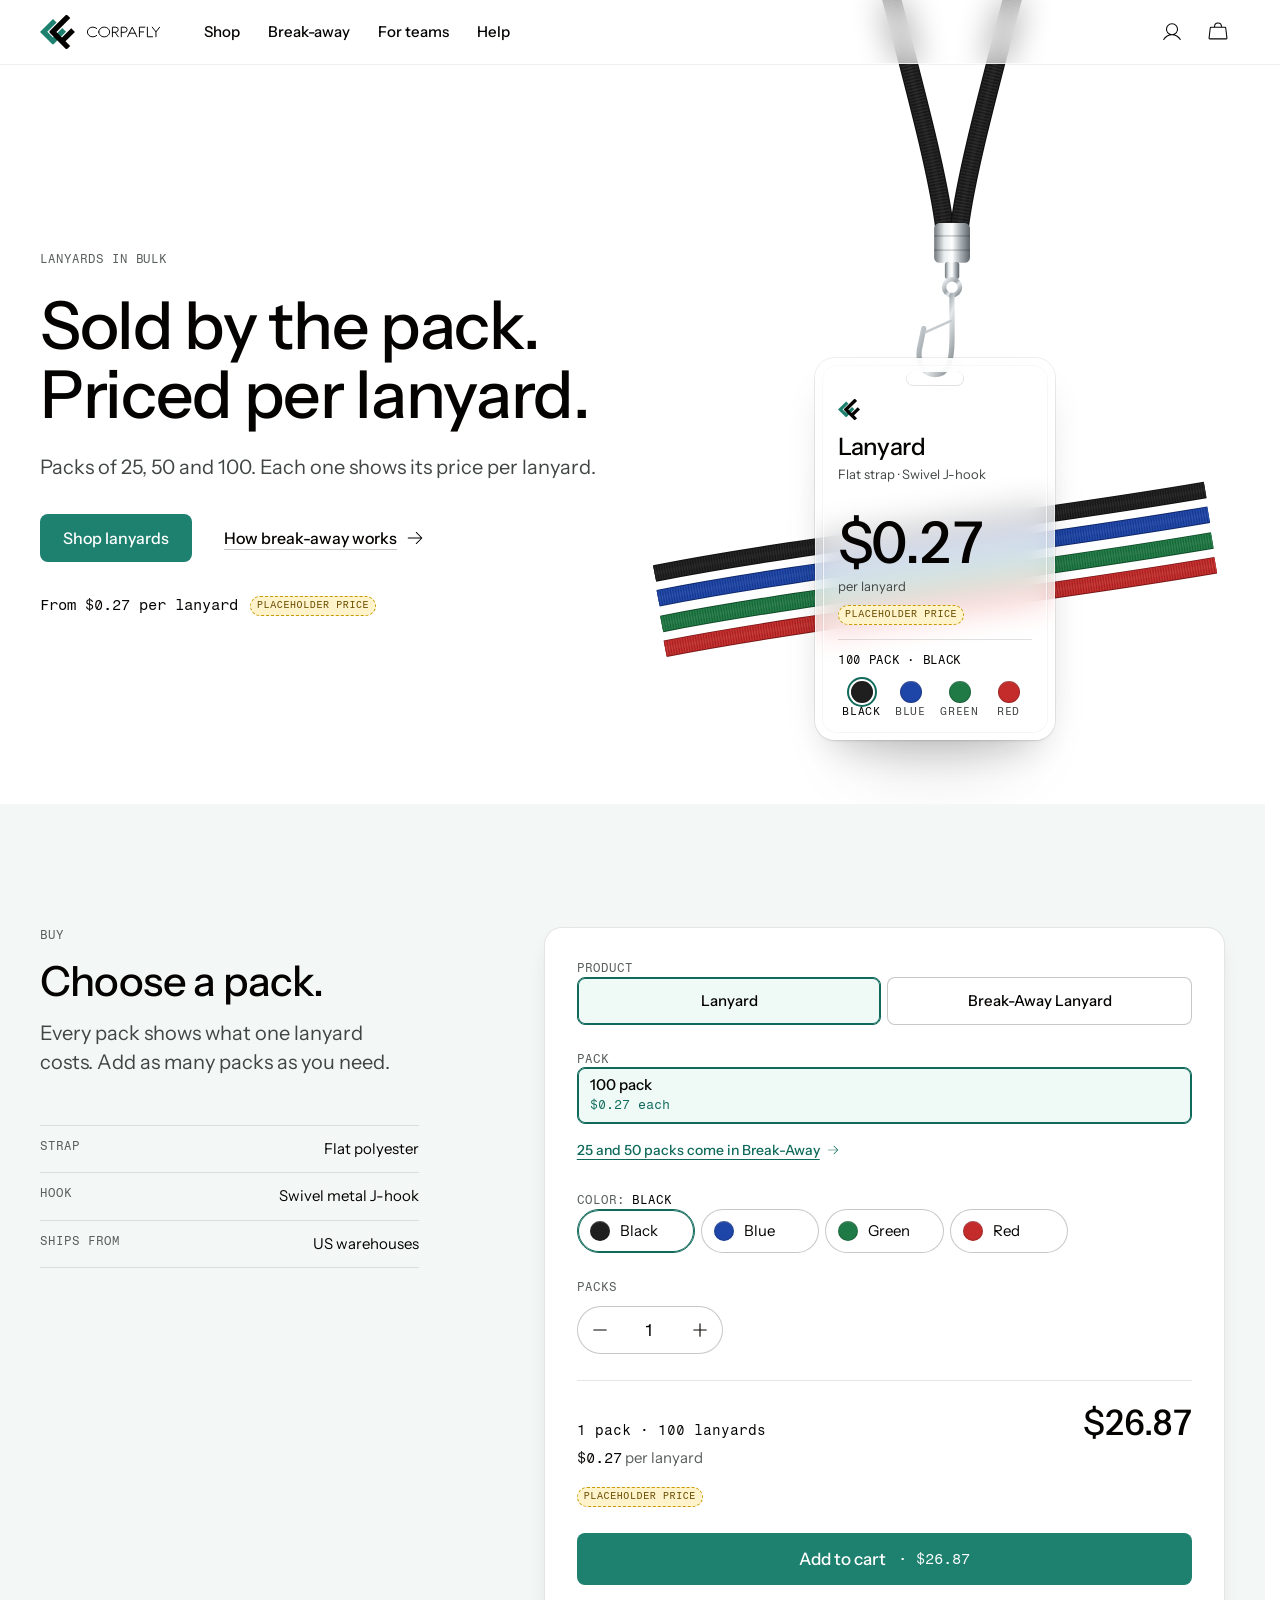
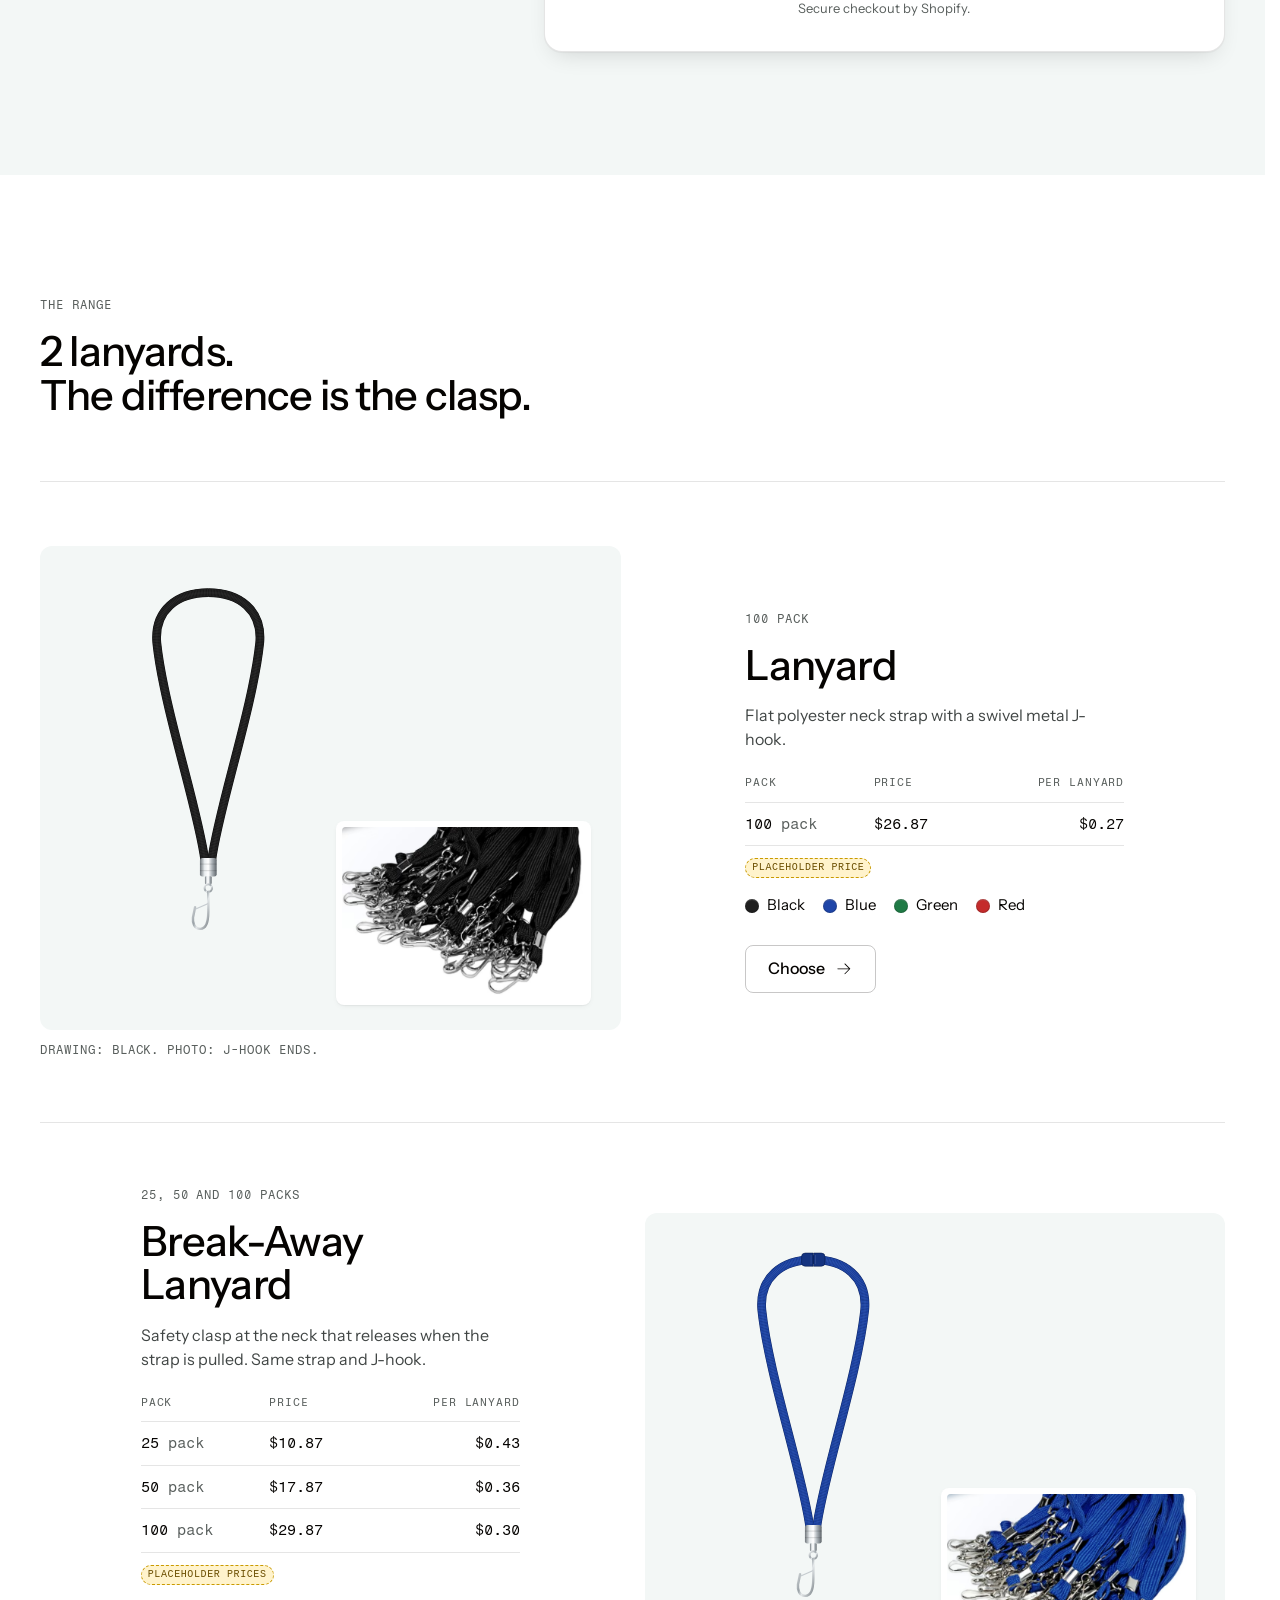
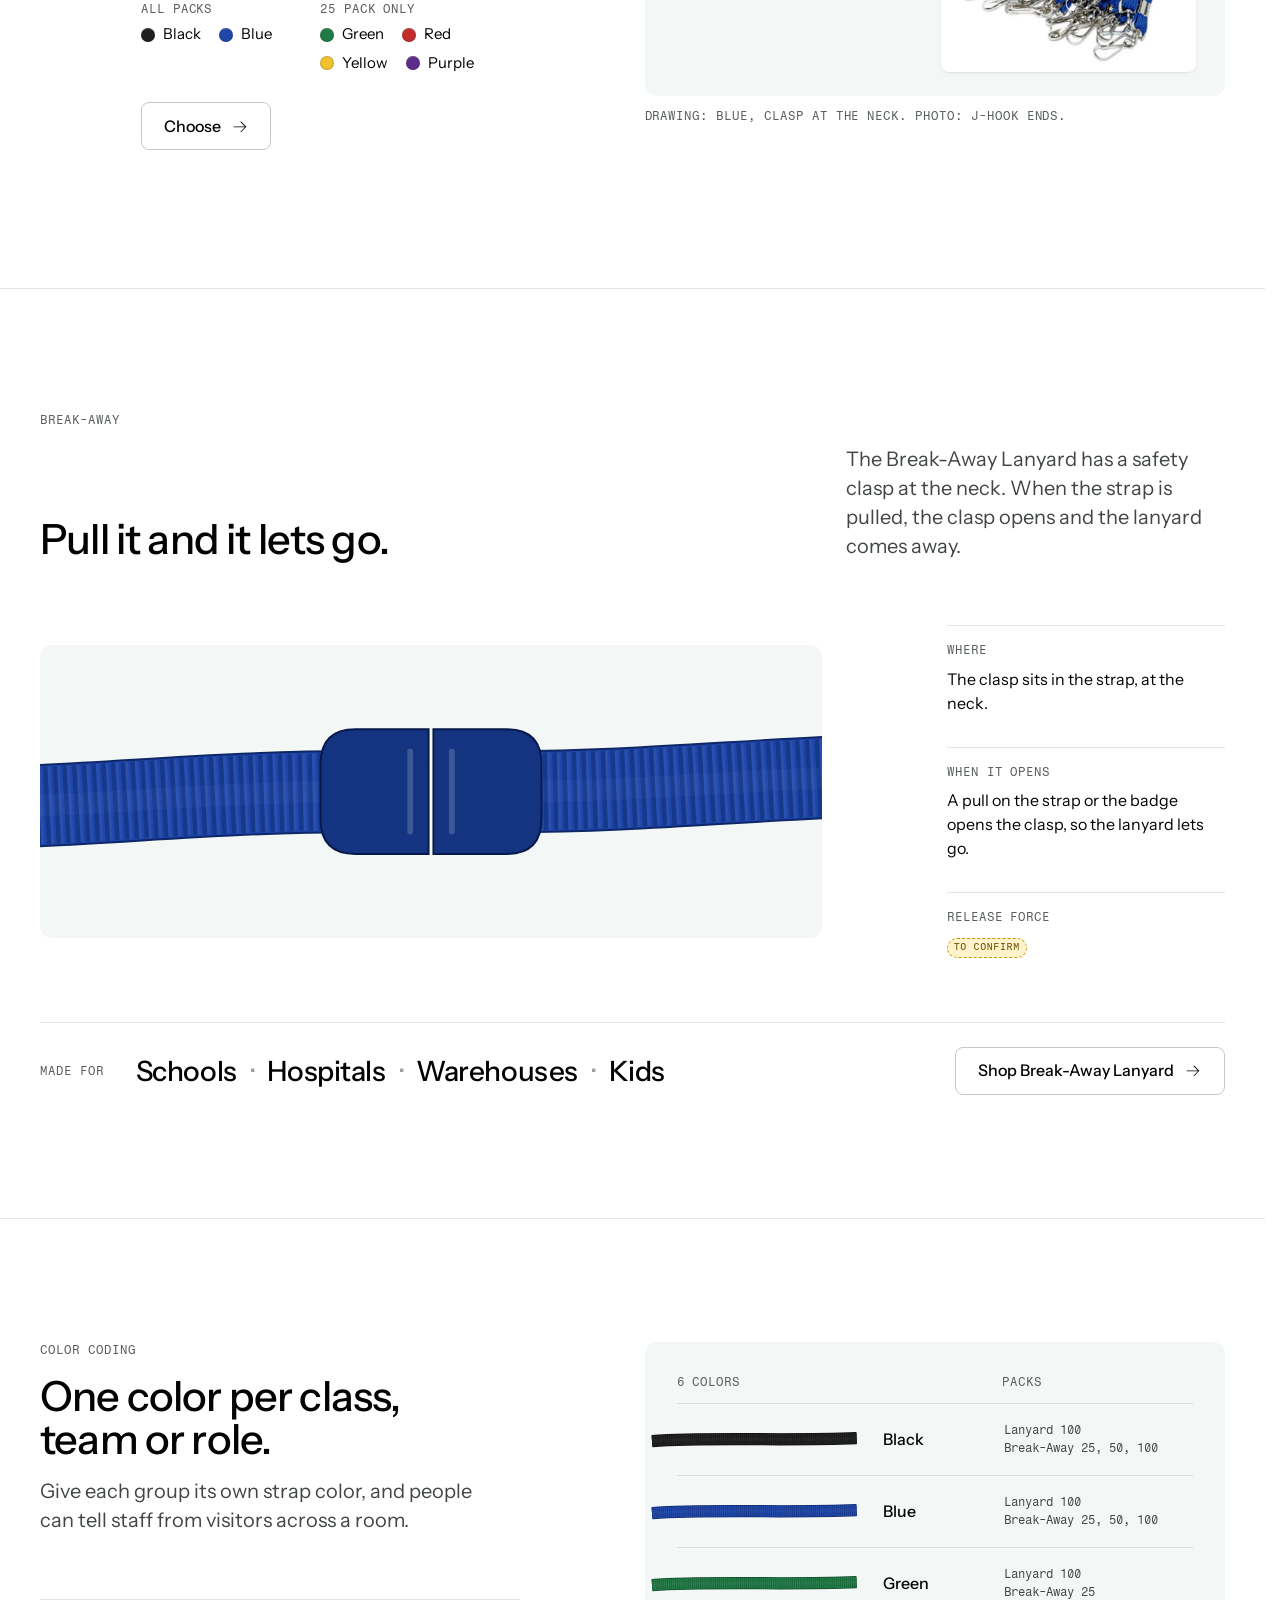
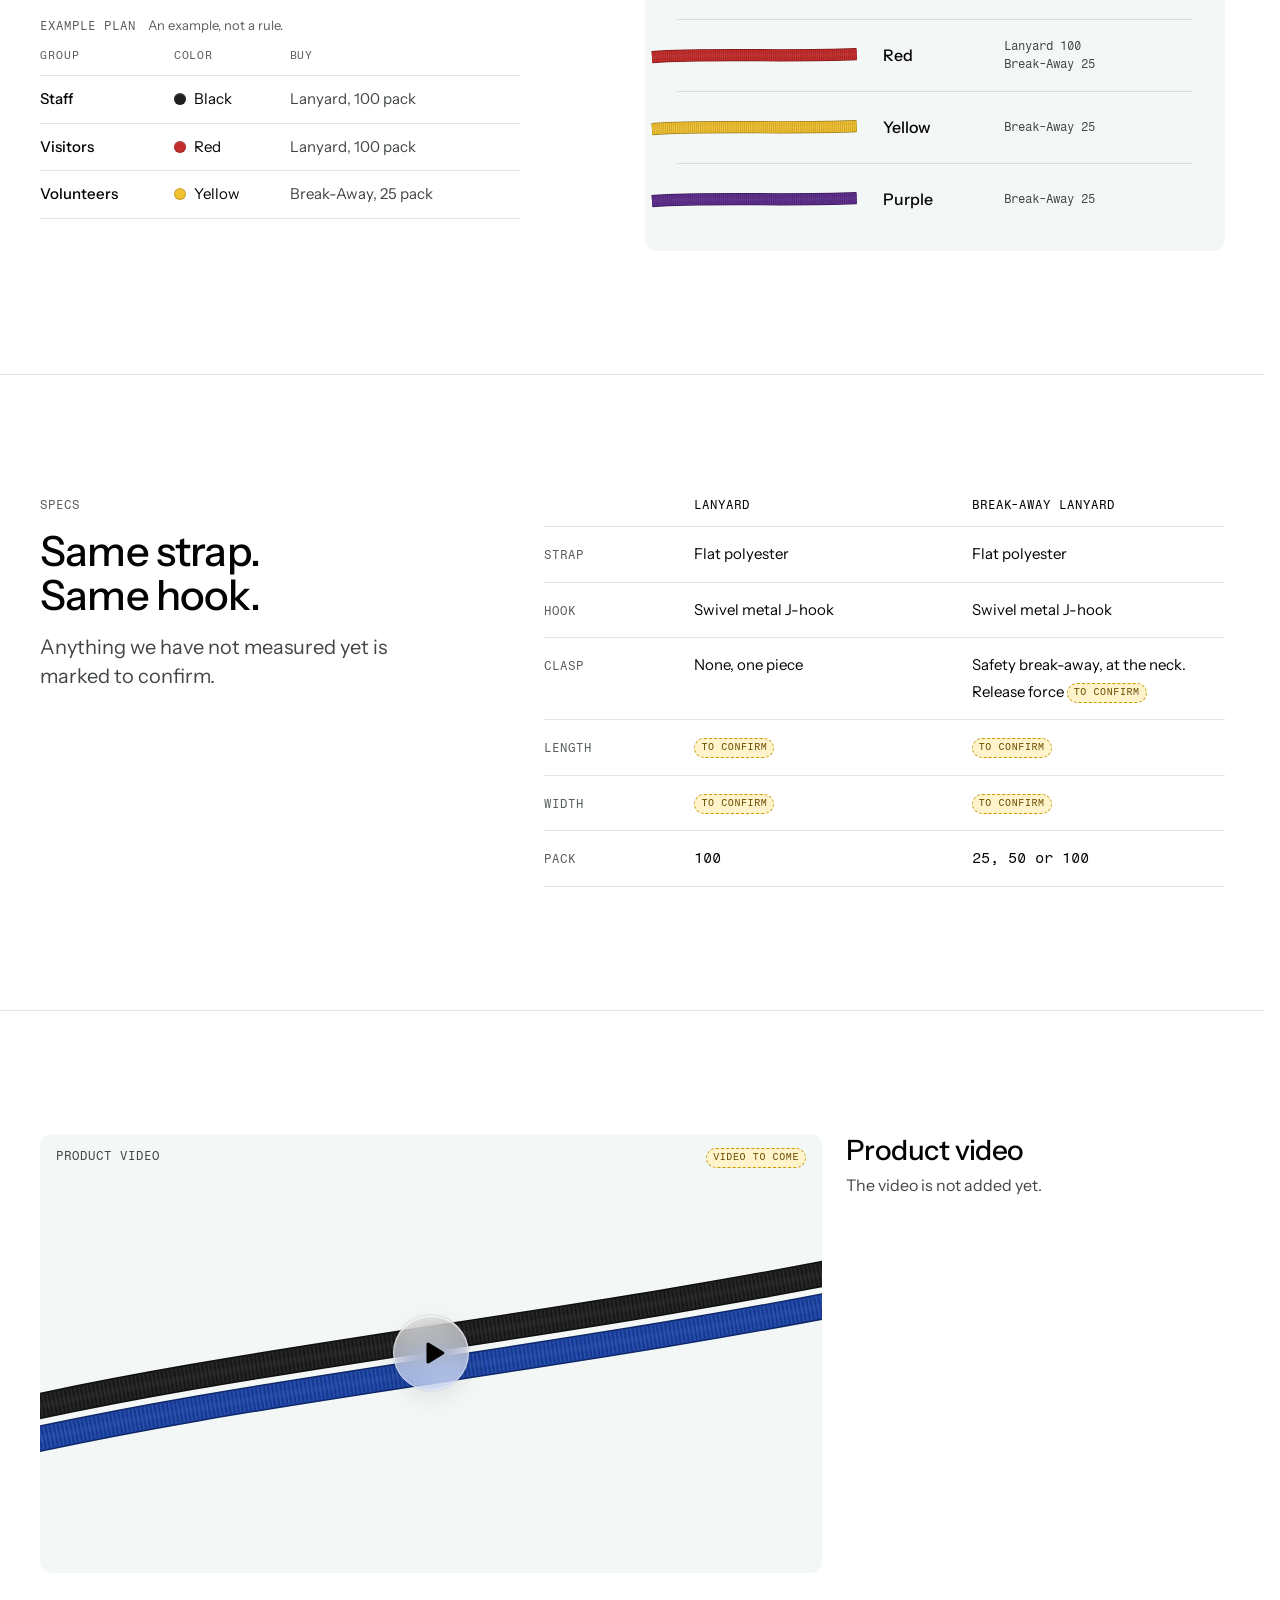
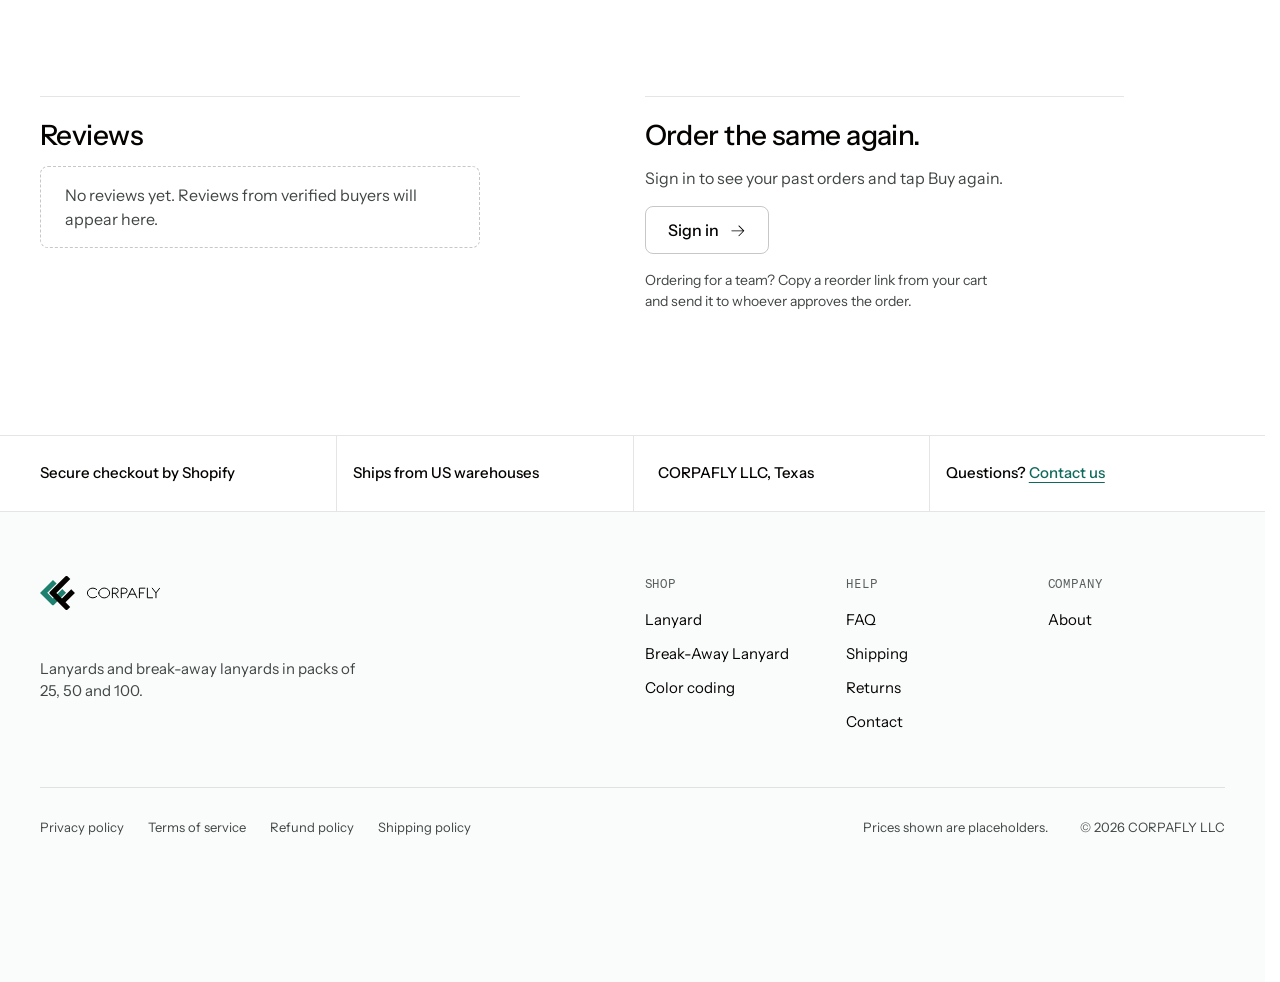
==== commit 7e2f8349: "Phase 2 complete: three directions reviewed and fixed; Gate 1 - Independent QA round per direction (" ====
--- a/prototypes/direction-a/index.html
+++ b/prototypes/direction-a/index.html
@@ -31,11 +31,11 @@
 <header class="site-header" data-header>
   <div class="site-header__bar wrap">
     <a class="brand" href="#top">
-      <img src="../../brand/logo/corpafly-lockup-small.svg" width="106" height="30" alt="Corpafly home">
+      <img src="../../brand/logo/corpafly-lockup-small.svg" width="120" height="34" alt="Corpafly home">
     </a>
     <nav class="site-nav" aria-label="Main">
       <ul>
-        <li><a href="#buy">Shop</a></li>
+        <li><a href="#buy-panel">Shop</a></li>
         <li><a href="#break-away">Break-away</a></li>
         <li><a href="#color-coding">For teams</a></li>
         <li><a href="#help">Help</a></li>
@@ -56,7 +56,7 @@
   </div>
   <nav class="mobile-menu" id="mobile-menu" aria-label="Main" hidden data-menu>
     <ul class="wrap">
-      <li><a href="#buy">Shop</a></li>
+      <li><a href="#buy-panel">Shop</a></li>
       <li><a href="#break-away">Break-away</a></li>
       <li><a href="#color-coding">For teams</a></li>
       <li><a href="#help">Help</a></li>
@@ -75,7 +75,7 @@
         <h1 id="hero-title">Sold by the pack.<br>Priced per lanyard.</h1>
         <p class="hero__sub">Packs of 25, 50 and 100. Each one shows its price per lanyard.</p>
         <div class="hero__actions">
-          <a class="btn btn--primary" href="#buy">Shop lanyards</a>
+          <a class="btn btn--primary" href="#buy-panel">Shop lanyards</a>
           <a class="text-link" href="#break-away">How break-away works<svg class="icon" aria-hidden="true"><use href="../shared/icons.svg#i-arrow-right"/></svg></a>
         </div>
         <p class="hero__from"><span class="mono">From $0.27 per lanyard</span> <span class="ph-tag">Placeholder price</span></p>
@@ -94,7 +94,6 @@
                 <span class="badge__shine" aria-hidden="true"></span>
                 <div class="badge__head">
                   <img class="badge__mark" src="../../brand/logo/corpafly-mark.svg" width="22" height="21" alt="">
-                  <span class="badge__issuer mono">Corpafly</span>
                 </div>
                 <p class="badge__name">Lanyard</p>
                 <p class="badge__spec">Flat strap · Swivel J-hook</p>
@@ -138,7 +137,7 @@
       </div>
 
       <div class="buy__stage">
-        <form class="buy-panel" action="#" aria-labelledby="buy-title" data-buy>
+        <form class="buy-panel" id="buy-panel" action="#" aria-labelledby="buy-title" data-buy>
           <fieldset class="field">
             <legend class="field__label label">Product</legend>
             <div class="segmented segmented--product">
@@ -175,7 +174,7 @@
             <label class="field__label label" for="qty">Packs</label>
             <div class="stepper">
               <button type="button" aria-label="One pack fewer" data-step="-1"><svg class="icon" aria-hidden="true"><use href="../shared/icons.svg#i-minus"/></svg></button>
-              <input class="mono" id="qty" name="qty" type="number" inputmode="numeric" min="1" max="99" value="1" data-qty>
+              <input class="mono" id="qty" name="qty" type="number" inputmode="numeric" min="1" max="999" value="1" data-qty>
               <button type="button" aria-label="One pack more" data-step="1"><svg class="icon" aria-hidden="true"><use href="../shared/icons.svg#i-plus"/></svg></button>
             </div>
           </div>
@@ -204,7 +203,7 @@
     <div class="wrap">
       <header class="section-head">
         <p class="label">The range</p>
-        <h2 id="range-title">Two lanyards.<br> The difference is the clasp.</h2>
+        <h2 id="range-title">2 lanyards.<br> The difference is the clasp.</h2>
       </header>
 
       <article class="product-row" aria-labelledby="row-lanyard">
@@ -354,7 +353,7 @@
 
       <figure class="sample-card" aria-labelledby="sample-title">
         <figcaption class="sample-card__head">
-          <span class="label" id="sample-title">Six colors</span>
+          <span class="label" id="sample-title">6 colors</span>
           <span class="label">Packs</span>
         </figcaption>
         <ul class="sample-card__rows" data-samples>
@@ -471,7 +470,7 @@
 <!-- Sticky bar: appears once the panel's Add button has scrolled away. -->
 <div class="sticky-buy glass glass--text" data-sticky>
   <span class="swatch-dot sticky-buy__dot" style="--strap: var(--strap-black)" aria-hidden="true" data-sticky-dot></span>
-  <p class="sticky-buy__desc"><span data-sticky-desc>Lanyard · Black · 100 pack × 1</span> <span class="mono" data-sticky-total>$26.87</span></p>
+  <p class="sticky-buy__desc"><span data-sticky-desc>Black · 100 pack × 1 · Lanyard</span> <span class="sticky-buy__price"><span class="mono" data-sticky-total>$26.87</span> <span class="ph-tag">Placeholder price</span></span></p>
   <button class="btn btn--primary btn--sm" type="button" data-sticky-add>Add to cart</button>
 </div>
 
--- a/prototypes/shared/fonts/fonts.css
+++ b/prototypes/shared/fonts/fonts.css
@@ -13,7 +13,7 @@
 @font-face { font-family: "Archivo"; src: url("archivo-italic.woff2") format("woff2"); font-weight: 100 900; font-stretch: 62% 125%; font-style: italic; font-display: swap; }
 @font-face { font-family: "Martian Mono"; src: url("martian-mono.woff2") format("woff2"); font-weight: 100 800; font-stretch: 75% 112.5%; font-style: normal; font-display: swap; }
 
-/* Direction C: Atkinson Hyperlegible Next (everything), Atkinson Hyperlegible Mono (quantities, totals) */
-@font-face { font-family: "Atkinson Hyperlegible Next"; src: url("atkinson-hyperlegible-next.woff2") format("woff2"); font-weight: 200 800; font-style: normal; font-display: swap; }
-@font-face { font-family: "Atkinson Hyperlegible Next"; src: url("atkinson-hyperlegible-next-italic.woff2") format("woff2"); font-weight: 200 800; font-style: italic; font-display: swap; }
-@font-face { font-family: "Atkinson Hyperlegible Mono"; src: url("atkinson-hyperlegible-mono.woff2") format("woff2"); font-weight: 200 800; font-style: normal; font-display: swap; }
+/* Direction C: Hanken Grotesk (everything). Its digits are tabular by default, so totals align and roll cleanly,
+   and its zero is plain (Atkinson Hyperlegible's slashed zero made prices read like code). */
+@font-face { font-family: "Hanken Grotesk"; src: url("hanken-grotesk.woff2") format("woff2"); font-weight: 100 900; font-style: normal; font-display: swap; }
+@font-face { font-family: "Hanken Grotesk"; src: url("hanken-grotesk-italic.woff2") format("woff2"); font-weight: 100 900; font-style: italic; font-display: swap; }
--- a/prototypes/direction-a/styles.css
+++ b/prototypes/direction-a/styles.css
@@ -20,6 +20,7 @@
   -webkit-text-size-adjust: 100%;
   text-size-adjust: 100%;
   scroll-padding-top: calc(var(--header-h) + 16px);   /* WCAG 2.4.11: the fixed header never hides a focused target */
+  scroll-padding-bottom: 96px;                         /* ...and the sticky buy bar never hides one at the bottom */
   scrollbar-gutter: stable;
 }
 html.is-locked { overflow: hidden; }
@@ -111,7 +112,10 @@
 .site-header::before, .site-header::after {
   content: ""; position: absolute; inset: 0; z-index: -1; height: var(--header-h); pointer-events: none;
 }
-.site-header::before { background: var(--glass-fallback); box-shadow: 0 1px 0 var(--glass-hairline); }
+.site-header::before {   /* white rim on the lower edge of the pane, then a hairline: the glass reads as a pane */
+  background: var(--glass-fallback);
+  box-shadow: inset 0 -1px 0 rgba(255, 255, 255, 0.7), 0 1px 0 var(--glass-hairline);
+}
 .site-header::after { background: rgba(255, 255, 255, 0.364); opacity: 0; }  /* 56% tint + this = 72% */
 @supports (backdrop-filter: blur(1px)) or (-webkit-backdrop-filter: blur(1px)) {
   .site-header::before {
@@ -138,7 +142,7 @@
 }
 
 .brand { display: inline-flex; align-items: center; min-height: 44px; }
-.brand img { width: 106px; height: auto; }
+.brand img { width: 120px; height: auto; }   /* the small lockup's 120px minimum (brand book, section 1) */
 .site-nav { display: none; }
 .site-nav ul { display: flex; gap: var(--s-1); }
 .site-nav a {
@@ -170,7 +174,6 @@
   .site-nav { display: block; }
   .icon-btn--account { display: inline-grid; }
   .menu-btn, .mobile-menu { display: none; }
-  .brand img { width: 120px; }
 }
 
 /* ---------- Hero ---------- */
@@ -201,15 +204,7 @@
   position: relative;
   height: calc(var(--badge-top) + var(--badge-h) + 40px);
   margin-top: var(--s-5);
-  overflow-y: clip;                                       /* the loop never climbs over the copy */
-}
-/* On phones the visual starts below the copy, so the straps fade in from above instead of being cut.
-   --crop is where the visual's top edge falls inside the lanyard box. The mask sits on the lanyard only,
-   never on an ancestor of the glass badge (a mask there would stop the badge blurring the strands). */
-.hang__lanyard {
-  --crop: calc(525.64px * var(--s) - var(--anchor-y));
-  -webkit-mask: linear-gradient(to bottom, transparent var(--crop), #000 calc(var(--crop) + 72px));
-  mask: linear-gradient(to bottom, transparent var(--crop), #000 calc(var(--crop) + 72px));
+  overflow-y: clip;          /* phones: the strap is cut cleanly by the top of the visual, never over the copy */
 }
 
 .hang {
@@ -278,11 +273,11 @@
 
 .badge__head { display: flex; align-items: center; justify-content: space-between; }
 .badge__mark { width: 22px; height: auto; }
-.badge__issuer { font-size: 10.5px; letter-spacing: 0.14em; text-transform: uppercase; color: var(--on-glass-muted); }
 .badge__name { margin-top: 14px; font-size: 1.375rem; font-weight: 500; letter-spacing: -0.015em; line-height: 1.1; }
 .badge__spec { margin-top: 4px; font-size: 0.8125rem; color: var(--on-glass-muted); }
 .badge__price { display: flex; flex-direction: column; margin-top: auto; }
-.badge__amount { font-size: calc(var(--badge-w) * 0.215); line-height: 1; letter-spacing: -0.02em; }
+/* Large prices are set in Instrument Sans with tabular figures: monospace spaces the point too wide at this size */
+.badge__amount { font-size: calc(var(--badge-w) * 0.24); font-weight: 500; line-height: 1; letter-spacing: -0.035em; font-variant-numeric: tabular-nums; }
 .badge__per { margin-top: 6px; font-size: 0.8125rem; color: var(--on-glass-muted); }
 .badge .ph-tag { align-self: flex-start; margin-top: 8px; }
 .badge__meta {
@@ -303,20 +298,22 @@
 .badge-swatch:has(:checked) .badge-swatch__name { color: var(--ink); }
 .badge-swatch:has(:focus-visible) { outline: 2px solid var(--cf-teal); outline-offset: 0; }
 
-/* Loose strands, laid as one parallel bundle behind the badge's resting box: the glass always has
-   real woven colour to blur, and the ends show crisp outside the sleeve. Page rule for A: glass in the
-   content always sits over strap, never over a gradient. */
+/* The badge's four colours, laid under it as one sample set: one shared angle, equal length, even
+   spacing, running the width of the column behind the badge. The glass always has real woven colour to
+   blur, and the ends show crisp outside the sleeve. Page rule for A: glass sits over strap, never a gradient. */
 .hero__strands {
+  --gap: calc(var(--badge-w) * 0.105);                   /* centre to centre: about 27px at desktop */
   position: absolute;
-  width: var(--badge-w); height: var(--badge-h);
-  left: calc(50% - var(--badge-w) / 2); top: var(--badge-top);
-  rotate: -11deg;
-}
-.hero-strand { position: absolute; left: -34%; width: 168%; top: 50%; display: block; translate: 0 -50%; }
+  width: calc(var(--badge-w) * 2.4); left: calc(50% - var(--badge-w) * 1.2);
+  top: calc(var(--badge-top) + var(--badge-h) * 0.55);
+  rotate: -8deg;
+}
+.hero-strand { position: absolute; left: 0; width: 100%; top: 0; display: block; translate: 0 -50%; }
 .hero-strand svg { width: 100%; height: auto; }
-.hero-strand--1 { --strap: var(--strap-blue);   margin-top: calc(var(--badge-w) * -0.11); }
-.hero-strand--2 { --strap: var(--strap-green);  margin-top: 0; left: -26%; }
-.hero-strand--3 { --strap: var(--strap-yellow); margin-top: calc(var(--badge-w) * 0.11); left: -40%; }
+.hero-strand--1 { --strap: var(--strap-black); margin-top: calc(var(--gap) * -1.5); }
+.hero-strand--2 { --strap: var(--strap-blue);  margin-top: calc(var(--gap) * -0.5); }
+.hero-strand--3 { --strap: var(--strap-green); margin-top: calc(var(--gap) * 0.5); }
+.hero-strand--4 { --strap: var(--strap-red);   margin-top: calc(var(--gap) * 1.5); }
 
 /* THE PRODUCT MOMENT: drop in from slightly above, one soft pendulum swing, once. Paused (on its first
    frame) until main.js has drawn the lanyard, then released by .hero-go. Reduced motion: final frame. */
@@ -346,19 +343,21 @@
   .hero__visual {
     grid-column: 7 / 13;
     --s: 1.45;
-    --badge-w: clamp(220px, 18vw, 260px);
+    --badge-w: clamp(240px, 18vw, 260px);
     --anchor-y: clamp(330px, 21vw + 110px, 410px);
     --slot-top: 14px;
     --slot-w: 56px;
     --slot-h: 12px;
     margin-top: 0;
     height: calc(var(--badge-top) + var(--badge-h) + 64px);
-    overflow-y: visible;
+    overflow-y: visible;      /* desktop: the strap runs on up behind the glass header at full opacity */
   }
-  /* On desktop the straps run up under the glass header, which blurs them: no fade needed */
-  .hang__lanyard { -webkit-mask: none; mask: none; }
   .badge { padding-inline: 22px; }
   .badge__name { font-size: 1.5rem; }
+}
+/* Narrow desktops: a shorter strand set, so its left ends stay clear of the hero copy and its links */
+@media (min-width: 900px) and (max-width: 1099px) {
+  .hero__strands { width: calc(var(--badge-w) * 1.8); left: calc(50% - var(--badge-w) * 0.9); }
 }
 
 /* ---------- Section scaffolding ---------- */
@@ -374,26 +373,21 @@
 
 /* ---------- Buy band ---------- */
 .buy { position: relative; overflow: clip; background: var(--n-50); padding-block: var(--section-pad); }
-.buy__grid { position: relative; z-index: 1; display: grid; gap: var(--s-7); }   /* above the strap */
+.buy__grid { display: grid; gap: var(--s-7); }
 .buy__intro { display: grid; gap: var(--s-4); align-content: start; }
 .buy__facts { display: grid; border-top: 1px solid var(--line); }
 .buy__facts div { display: flex; justify-content: space-between; gap: var(--s-4); padding: 12px 0; border-bottom: 1px solid var(--line); }
 .buy__facts dd { font-size: 0.9375rem; text-align: right; }
-.buy__stage { position: relative; }
-.buy__bundle { display: none; }
-
-.buy-panel { display: grid; gap: var(--s-5); padding: var(--s-5); border-radius: var(--r-lg); z-index: 1; }
-/* On phones the panel fills most of the screen, and glass cost grows with area: it keeps the rim and
-   drops the blur (tokens: keep scrolling glass under about 10% of the screen). */
-@media (max-width: 899px) {
-  .buy-panel.glass { -webkit-backdrop-filter: none; backdrop-filter: none; background: var(--n-0); }
+/* The buy panel is a solid white sheet: forms never sit on glass (research/01, section 3). */
+.buy-panel {
+  display: grid; gap: var(--s-5); padding: var(--s-5);
+  background: var(--n-0); border: 1px solid var(--line); border-radius: var(--r-lg); box-shadow: var(--shadow-2);
 }
 .field { display: grid; gap: 10px; }
 .field__label { display: block; }
 .field__value { color: var(--ink); }
-.field__note { font-size: 0.875rem; color: var(--on-glass-muted); }
-.field__note:empty { display: none; }
-.buy-panel .label { color: var(--on-glass-muted); }
+.field__note { font-size: 0.875rem; color: var(--muted); }
+.field__note:empty { position: absolute; }   /* out of the grid, but the live region exists before its text arrives */
 
 /* Segmented controls: native radios, so arrow keys and screen readers work without script */
 .segmented { display: grid; grid-auto-flow: column; grid-auto-columns: minmax(0, 1fr); gap: 6px; }
@@ -404,7 +398,7 @@
 }
 .seg input, .swatch input { position: absolute; inset: 0; margin: 0; opacity: 0; cursor: pointer; }
 .seg__main { font-weight: 500; font-size: 0.9375rem; line-height: 1.2; }
-.seg__sub { font-size: 12.5px; color: var(--on-glass-muted); }
+.seg__sub { font-size: 12.5px; color: var(--muted); }
 .segmented--product .seg { min-height: 48px; justify-items: center; text-align: center; }
 .seg:hover { border-color: var(--ink); }
 .seg:has(:checked) { border-color: var(--ring); box-shadow: inset 0 0 0 1px var(--ring); background: var(--teal-50); }
@@ -451,15 +445,15 @@
 .summary { display: grid; gap: 6px; padding-top: var(--s-5); border-top: 1px solid var(--line); }
 .summary__line { display: flex; flex-wrap: wrap; align-items: baseline; justify-content: space-between; gap: 4px 16px; }
 .summary__count { font-size: 0.875rem; }
-.summary__total { font-size: clamp(1.625rem, 1.3rem + 1vw, 2.125rem); line-height: 1; letter-spacing: -0.03em; }
-.summary__unit { font-size: 0.9375rem; color: var(--on-glass-muted); }
+.summary__total { font-size: clamp(1.75rem, 1.4rem + 1vw, 2.25rem); font-weight: 500; line-height: 1; letter-spacing: -0.03em; font-variant-numeric: tabular-nums; }
+.summary__unit { font-size: 0.9375rem; color: var(--muted); }
 .summary__unit .mono { color: var(--ink); }
 .summary__save { margin-left: 6px; padding: 2px 8px; border-radius: var(--r-pill); background: var(--n-100); color: var(--ink); font-size: 12px; }
 .summary__ph { margin-top: calc(-1 * var(--s-3)); }
 .btn--add { width: 100%; min-height: 52px; font-size: 1.0625rem; gap: 12px; }
 .btn__price { font-size: 0.9375rem; }
 .btn__price::before { content: "· "; }
-.buy-panel__note { margin-top: calc(-1 * var(--s-3)); font-size: 0.8125rem; color: var(--on-glass-muted); text-align: center; }
+.buy-panel__note { margin-top: calc(-1 * var(--s-3)); font-size: 0.8125rem; color: var(--muted); text-align: center; }
 
 @media (min-width: 900px) {
   .buy__grid { grid-template-columns: repeat(12, minmax(0, 1fr)); grid-template-rows: auto 1fr; column-gap: var(--col-gap); row-gap: 0; }
@@ -468,18 +462,6 @@
   .buy__stage { grid-column: 6 / 13; grid-row: 1 / 3; }
   .buy-panel { padding: 32px; gap: 26px; }
   .field--qty { grid-template-columns: 1fr; gap: 10px; }
-  /* Three straps in the chosen colour, a pack's worth, lie under the panel like samples under a glass
-     desk pad: crisp outside the glass, frosted under it, gliding to each new colour. They cross the
-     empty half of the Packs row, and run out under the empty lower half of the left column. */
-  .buy__intro, .buy__facts { position: relative; z-index: 1; }
-  .buy__bundle {
-    display: block; position: absolute; z-index: 0;
-    width: 1500px; left: -280px; top: 56%; rotate: -5deg;
-  }
-  .buy-strand { position: absolute; left: 0; width: 100%; top: 0; display: block; translate: 0 -50%; }
-  .buy-strand svg { width: 100%; height: auto; }
-  .buy-strand--1 { margin-top: -26px; left: 22px; }   /* staggered cut ends: a loose bundle, not a stripe */
-  .buy-strand--3 { margin-top: 26px; left: 44px; }
 }
 
 /* ---------- Range: two rows, alternating, no card boxes ---------- */
@@ -653,13 +635,13 @@
 }
 .play .icon { width: 26px; height: 26px; margin-left: 4px; }
 .play:hover { --glass-tint: rgba(255, 255, 255, 0.72); }
-.video__text { display: grid; gap: var(--s-2); align-content: end; }
+.video__text { display: grid; gap: var(--s-2); align-content: start; }
 .video__text h2 { font-size: var(--fs-xl); }
 .video__status { color: var(--n-700); }
 @media (min-width: 900px) {
-  .video__grid { grid-template-columns: repeat(12, minmax(0, 1fr)); column-gap: var(--col-gap); align-items: end; }
+  .video__grid { grid-template-columns: repeat(12, minmax(0, 1fr)); column-gap: var(--col-gap); align-items: start; }
   .video-frame { grid-column: 1 / 9; }
-  .video__text { grid-column: 10 / 13; padding-bottom: 4px; }
+  .video__text { grid-column: 9 / 13; padding-top: 2px; }   /* top-aligned with the frame */
 }
 
 /* ---------- Reviews and reorder ---------- */
@@ -706,7 +688,7 @@
 .site-footer__policies { display: flex; flex-wrap: wrap; gap: 0 var(--s-5); flex: 1 1 100%; }
 .site-footer__policies a { font-size: 0.8125rem; }
 @media (min-width: 900px) {
-  .site-footer { padding-bottom: var(--s-7); }
+  .site-footer { padding-bottom: calc(var(--s-7) + 90px); }   /* room for the sticky bar: 62px bar, 20px offset, 8px air */
   .site-footer__grid { grid-template-columns: repeat(12, minmax(0, 1fr)); column-gap: var(--col-gap); }
   .site-footer__brand { grid-column: 1 / 5; }
   .site-footer__col:nth-of-type(1) { grid-column: 7 / 9; }
@@ -725,8 +707,9 @@
 .sticky-buy.is-visible { visibility: visible; opacity: 1; }
 .sticky-buy__dot { font-size: 16px; flex: none; }
 .sticky-buy__desc { flex: 1; min-width: 0; display: grid; font-size: 0.875rem; line-height: 1.3; }
-.sticky-buy__desc span:first-child { overflow: hidden; text-overflow: ellipsis; white-space: nowrap; }
+.sticky-buy__desc [data-sticky-desc] { overflow: hidden; text-overflow: ellipsis; white-space: nowrap; }
 .sticky-buy__desc .mono { font-size: 0.9375rem; }
+.sticky-buy__price { display: flex; flex-wrap: wrap; align-items: center; column-gap: 8px; }   /* phones: the tag wraps under the total */
 @media (prefers-reduced-motion: no-preference) {
   .sticky-buy { translate: 0 12px; transition: opacity var(--dur-ui) var(--ease-standard), translate var(--dur-ui) var(--ease-out), visibility 0s linear var(--dur-ui); }
   .sticky-buy.is-visible { translate: 0 0; transition-delay: 0s; }
@@ -741,11 +724,13 @@
     width: 580px; padding-left: 20px;
   }
   .sticky-buy__desc { display: flex; gap: 12px; align-items: baseline; }
+  .sticky-buy__price { flex: none; }
 }
 
 /* ---------- Cart drawer (glass, modal) ---------- */
 .cart-drawer {
   --glass-blur: 24px;
+  --glass-tint-strong: rgba(255, 255, 255, 0.9);   /* a frost, so the teal button behind never reads as a smear */
   position: fixed; inset: 0 0 0 auto; margin: 0;
   width: min(440px, 100vw); max-width: 100vw; height: 100dvh; max-height: 100dvh;
   padding: 0; border-width: 0 0 0 1px; border-radius: 0;
@@ -776,7 +761,7 @@
 .cart-totals .cart-totals__sub { font-size: 1.125rem; font-weight: 500; }
 .cart-totals .cart-totals__sub dt { color: var(--ink); }
 .cart-drawer__note { font-size: 0.8125rem; color: var(--on-glass-muted); }
-.cart-drawer__note:empty { display: none; }
+.cart-drawer__note:empty { position: absolute; }   /* as .field__note: the status region exists before its text */
 .cart-drawer .btn--primary { min-height: 52px; }
 
 @media (prefers-reduced-motion: no-preference) {
@@ -792,21 +777,11 @@
   @starting-style { .cart-drawer[open] { opacity: 0; } }
 }
 
-/* ---------- Scroll-linked reveal, transform only ----------
-   The sample strands slide out from under the card edge as the card scrolls in, like swatches pulled
-   from a stack. No opacity: content never depends on scroll position to be visible. Stagger is a range
-   offset, four steps at most. */
-@keyframes sample-out { from { translate: -28px -50%; } }
-@media (prefers-reduced-motion: no-preference) {
-  @supports (animation-timeline: view()) {
-    .sample__strand { animation: sample-out linear both; animation-timeline: view(); animation-range: entry 20% entry 100%; }
-    .sample:nth-child(2) .sample__strand { animation-range: entry 30% cover 30%; }
-    .sample:nth-child(3) .sample__strand { animation-range: entry 40% cover 35%; }
-    .sample:nth-child(n + 4) .sample__strand { animation-range: entry 50% cover 40%; }
-  }
-}
-
-/* Swatches keep their real colour in forced-colours mode; the names carry the meaning anyway */
+/* Swatches keep their real color in forced-colors mode; the names carry the meaning anyway.
+   Selection is drawn with border, inset shadow and tint, which forced colors flatten, so it gets an inset
+   outline. The focused option keeps the standard outer focus ring instead, so focus never looks like selection. */
 @media (forced-colors: active) {
   .swatch-dot { forced-color-adjust: none; }
-}
+  .seg:has(:checked):not(:has(:focus-visible)),
+  .swatch:has(:checked):not(:has(:focus-visible)) { outline: 3px solid Highlight; outline-offset: -3px; }
+}
